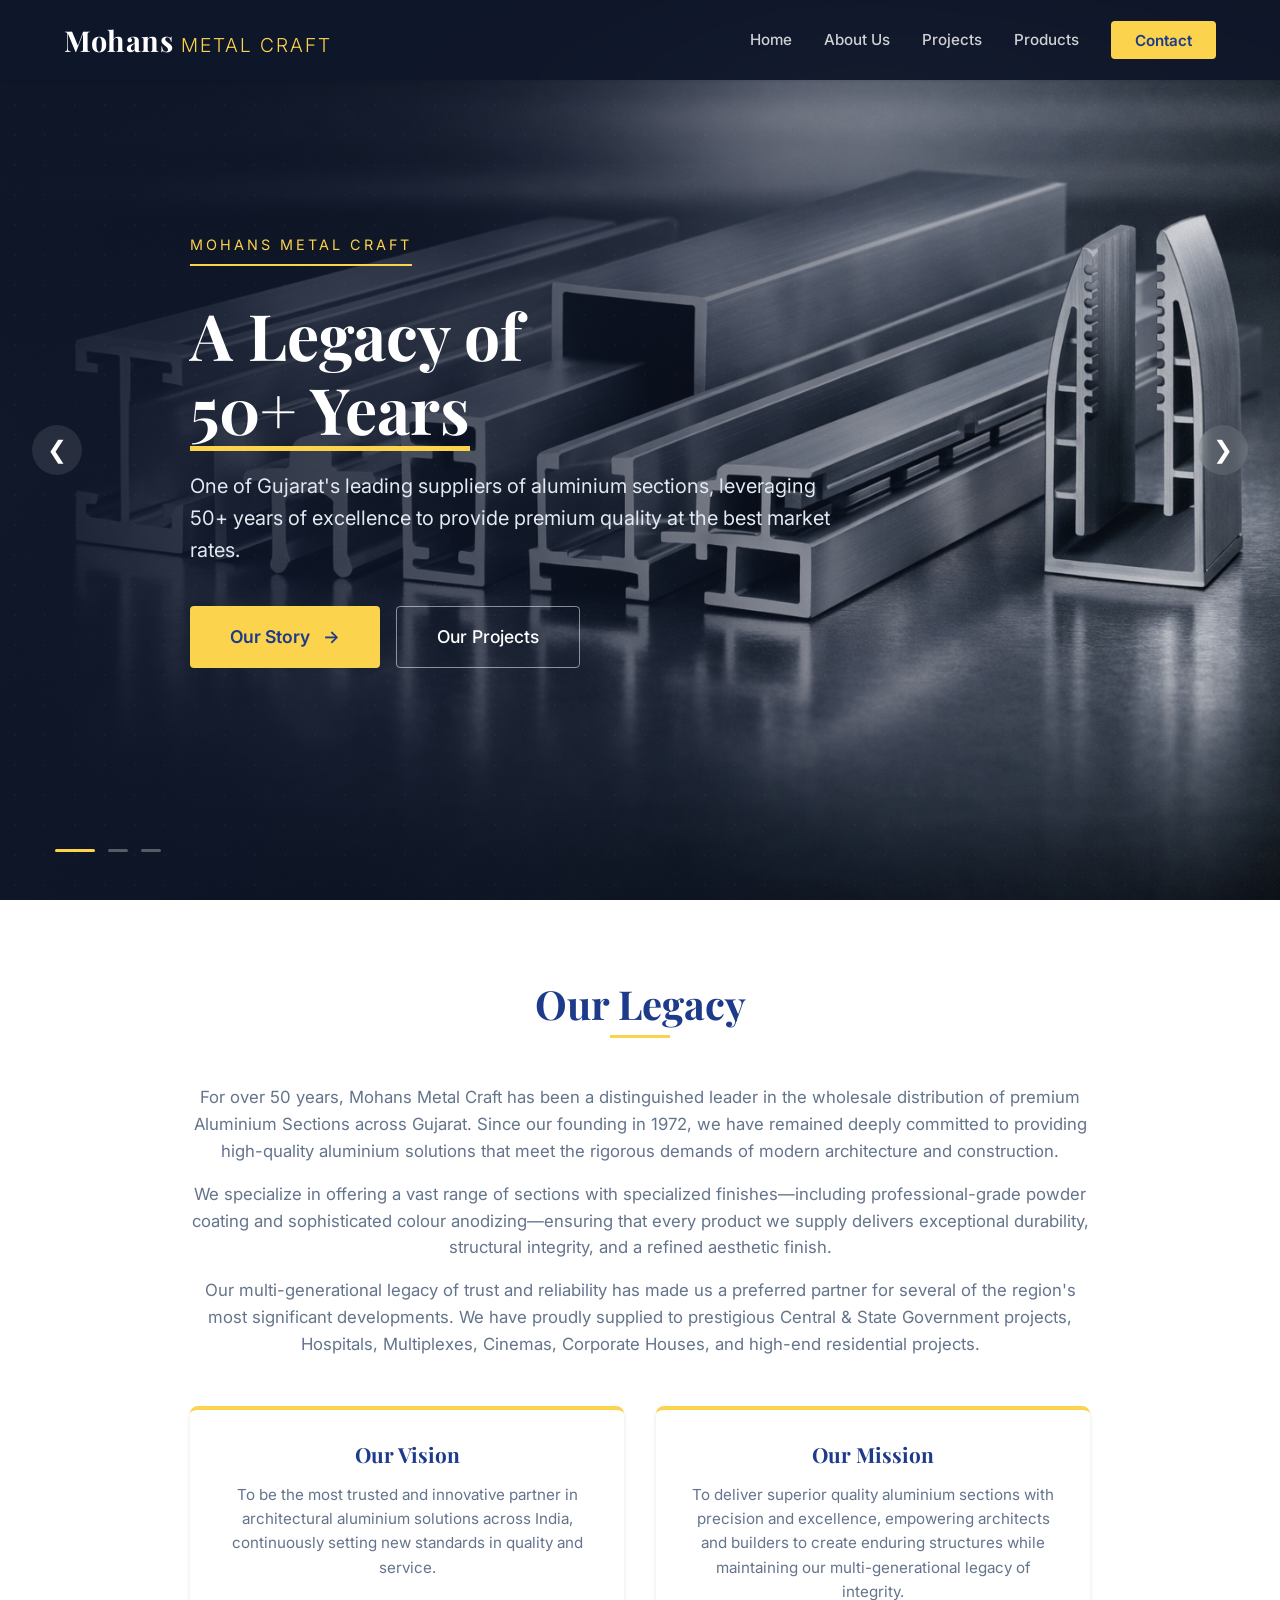
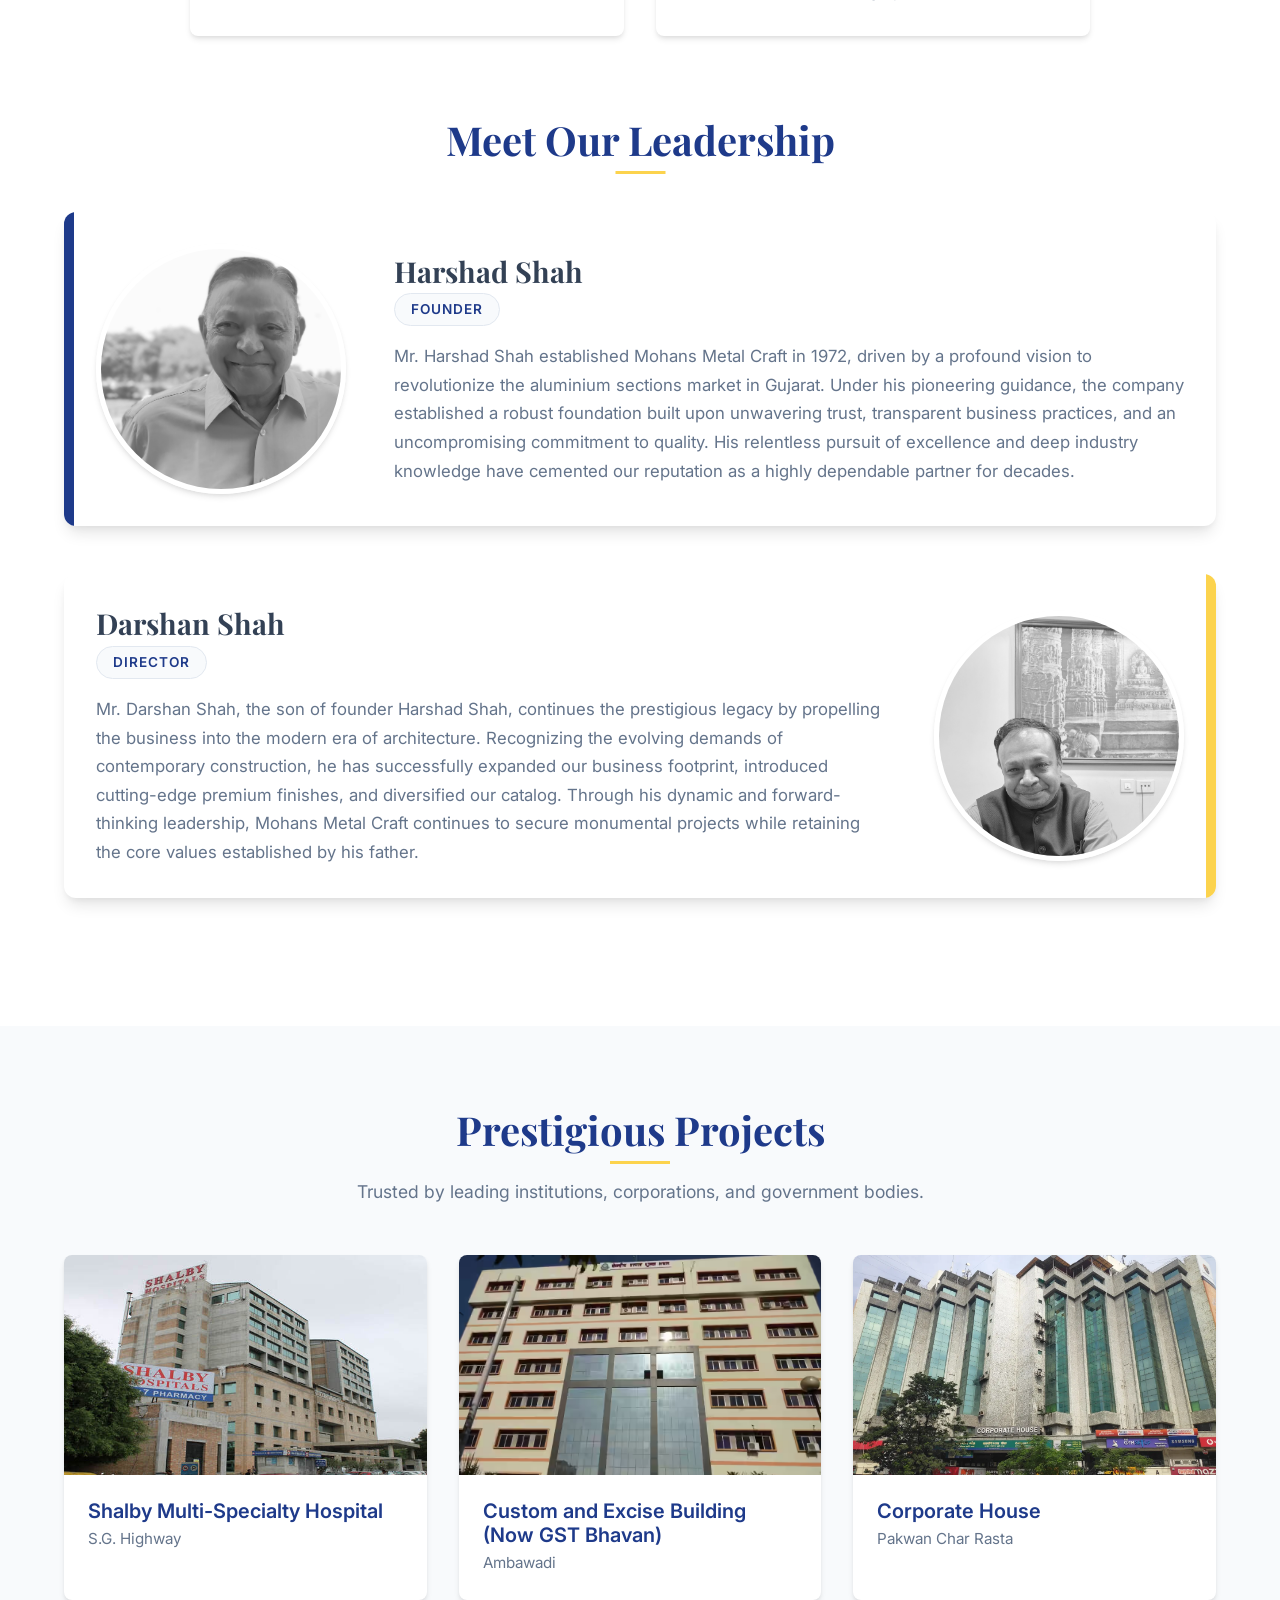
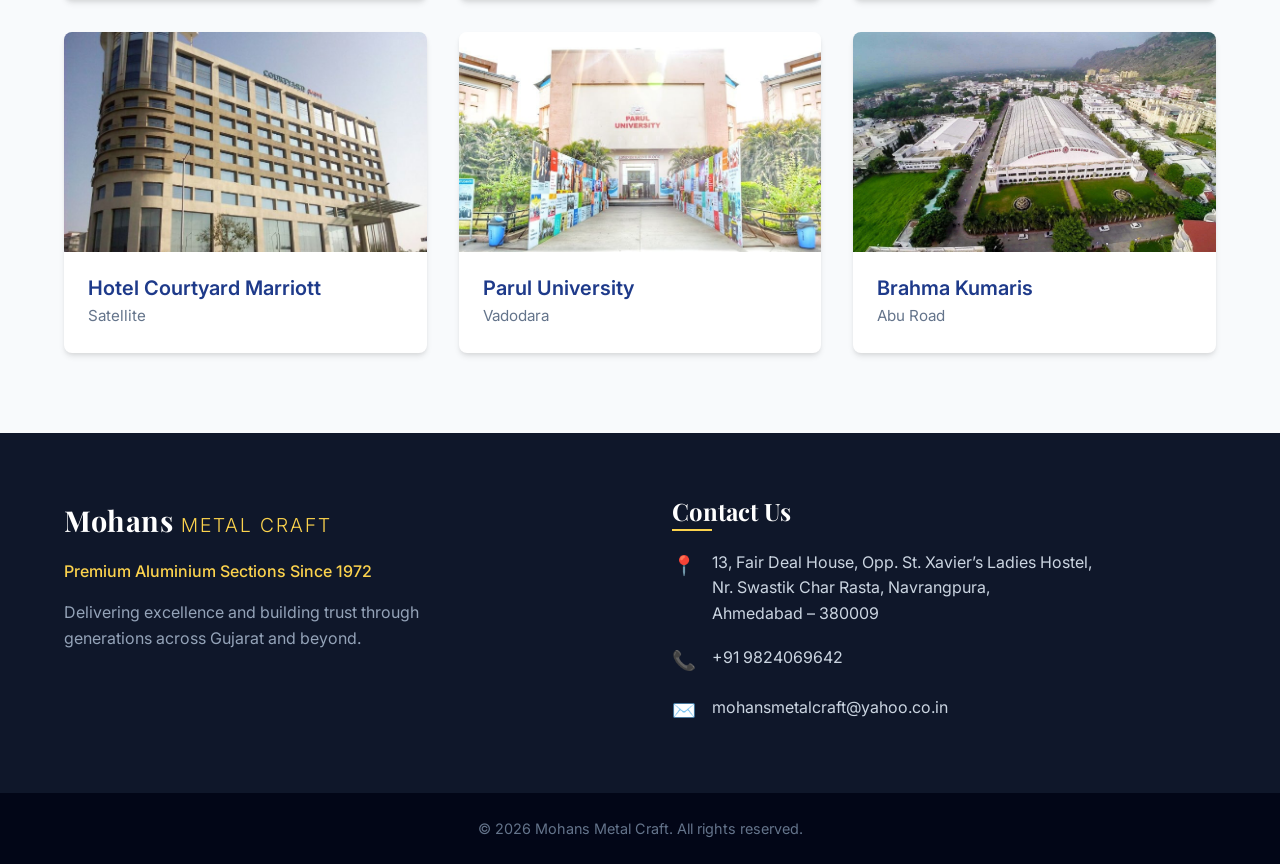
==== index.html @ c1a163fd "feat: Add dedicated pages and images for architectural, solar, and industrial product sections, and " ====
<!DOCTYPE html>
<html lang="en">
<head>
    <meta charset="UTF-8">
    <meta name="viewport" content="width=device-width, initial-scale=1.0">
    <title>Mohans Metal Craft - Premium Aluminium Sections Since 1972</title>
    <meta name="description" content="Mohans Metal Craft - Wholesale Aluminium Sections in Gujarat since 1972. We supply premium aluminium sections in various finishes for commercial and residential projects.">
    <!-- Google Fonts -->
    <link rel="preconnect" href="https://fonts.googleapis.com">
    <link rel="preconnect" href="https://fonts.gstatic.com" crossorigin>
    <link href="https://fonts.googleapis.com/css2?family=Inter:wght@300;400;500;600;700&family=Playfair+Display:ital,wght@0,400;0,600;0,700;1,400&display=swap" rel="stylesheet">
    <!-- Custom CSS -->
    <link rel="stylesheet" href="css/styles.css">
</head>
<body>
    <!-- Header -->
    <header class="header" id="header">
        <div class="container header-content">
            <a href="#" class="logo">
                Mohans <span class="logo-accent">Metal Craft</span>
            </a>
            <nav class="nav" id="nav">
                <ul class="nav-list">
                    <li><a href="#home" class="nav-link">Home</a></li>
                    <li><a href="#about" class="nav-link">About Us</a></li>
                    <li><a href="#projects" class="nav-link">Projects</a></li>
                    <li><a href="products.html" class="nav-link">Products</a></li>
                    <li><a href="#contact" class="nav-link btn-contact">Contact</a></li>
                </ul>
            </nav>
            <button class="mobile-toggle" aria-label="Toggle Navigation">
                <span class="bar"></span>
                <span class="bar"></span>
                <span class="bar"></span>
            </button>
        </div>
    </header>

    <!-- Main Content -->
    <main>
        <!-- Hero Section -->
        <section class="hero" id="home">
            <div class="slider-container">
                <!-- Slide 1: Who We Are & Legacy -->
                <div class="slide active">
                    <div class="slide-bg">
                        <img src="images/banner/1.png" alt="Mohans Metal Craft Legacy">
                    </div>
                    <div class="container slide-content slide-content-left">
                        <p class="hero-kicker">Mohans Metal Craft</p>
                        <h1 class="hero-title">A Legacy of <br><span class="hero-highlight">50+ Years</span></h1>
                        <p class="hero-subtitle">One of Gujarat's leading suppliers of aluminium sections, leveraging 50+ years of excellence to provide premium quality at the best market rates.</p>
                        <div class="hero-cta">
                            <a href="#about" class="btn btn-hero">Our Story <span class="btn-arrow">&rarr;</span></a>
                            <a href="#projects" class="btn btn-hero-secondary">Our Projects</a>
                        </div>
                    </div>
                </div>

                <!-- Slide 2: Quality Focus -->
                <div class="slide">
                    <div class="slide-bg">
                        <img src="images/banner/2.png" alt="Uncompromising Quality">
                    </div>
                    <div class="container slide-content slide-content-left">
                        <p class="hero-kicker">Uncompromising Quality</p>
                        <h1 class="hero-title">Precision & <br><span class="hero-highlight">Excellence</span></h1>
                        <p class="hero-subtitle">Premium aluminium sections with superior finishes like powder coating and colour anodizing.</p>
                        <div class="hero-cta">
                            <a href="products.html" class="btn btn-hero">Browse Quality <span class="btn-arrow">&rarr;</span></a>
                        </div>
                    </div>
                </div>

                <!-- Slide 3: Custom Solutions -->
                <div class="slide">
                    <div class="slide-bg">
                        <img src="images/banner/3.png" alt="Customized Solutions">
                    </div>
                    <div class="container slide-content slide-content-left">
                        <p class="hero-kicker">Tailored to You</p>
                        <h1 class="hero-title">Customized <br><span class="hero-highlight">Solutions</span></h1>
                        <p class="hero-subtitle">Bespoke profiles for every architectural and industrial need, offered at the market's best prices.</p>
                        <div class="hero-cta">
                            <a href="#contact" class="btn btn-hero">Get a Quote <span class="btn-arrow">&rarr;</span></a>
                        </div>
                    </div>
                </div>
            </div>

            <!-- Slider Controls -->
            <div class="slider-nav">
                <button class="nav-btn prev-btn" aria-label="Previous Slide">&#10094;</button>
                <button class="nav-btn next-btn" aria-label="Next Slide">&#10095;</button>
            </div>
            <div class="slider-dots">
                <span class="dot active" data-index="0"></span>
                <span class="dot" data-index="1"></span>
                <span class="dot" data-index="2"></span>
            </div>
        </section>

        <!-- About Section -->
        <section class="section about" id="about">
            <div class="container">
                <div class="section-header text-center">
                    <h2 class="section-title">Our Legacy</h2>
                </div>
                
                <div class="about-content">
                    <div class="about-text-center">
                        <p>For over 50 years, Mohans Metal Craft has been a distinguished leader in the wholesale distribution of premium Aluminium Sections across Gujarat. Since our founding in 1972, we have remained deeply committed to providing high-quality aluminium solutions that meet the rigorous demands of modern architecture and construction.</p>
                        <p>We specialize in offering a vast range of sections with specialized finishes—including professional-grade powder coating and sophisticated colour anodizing—ensuring that every product we supply delivers exceptional durability, structural integrity, and a refined aesthetic finish.</p>
                        <p>Our multi-generational legacy of trust and reliability has made us a preferred partner for several of the region's most significant developments. We have proudly supplied to prestigious Central & State Government projects, Hospitals, Multiplexes, Cinemas, Corporate Houses, and high-end residential projects.</p>
                        
                        <div class="vision-mission">
                            <div class="vm-card">
                                <h4>Our Vision</h4>
                                <p>To be the most trusted and innovative partner in architectural aluminium solutions across India, continuously setting new standards in quality and service.</p>
                            </div>
                            <div class="vm-card">
                                <h4>Our Mission</h4>
                                <p>To deliver superior quality aluminium sections with precision and excellence, empowering architects and builders to create enduring structures while maintaining our multi-generational legacy of integrity.</p>
                            </div>
                        </div>
                    </div>
                </div>

                <div class="leadership-section mt-5">
                    <h3 class="leadership-title text-center">Meet Our Leadership</h3>
                    
                    <div class="founder-showcase">
                        <div class="founder-image-large">
                            <img src="images/harshad.jpg" alt="Harshad Shah - Founder" loading="lazy">
                        </div>
                        <div class="founder-details">
                            <h4 class="founder-name">Harshad Shah</h4>
                            <p class="founder-role-badge">Founder</p>
                            <p class="founder-bio">Mr. Harshad Shah established Mohans Metal Craft in 1972, driven by a profound vision to revolutionize the aluminium sections market in Gujarat. Under his pioneering guidance, the company established a robust foundation built upon unwavering trust, transparent business practices, and an uncompromising commitment to quality. His relentless pursuit of excellence and deep industry knowledge have cemented our reputation as a highly dependable partner for decades.</p>
                        </div>
                    </div>

                    <div class="founder-showcase reverse">
                        <div class="founder-image-large">
                            <img src="images/darshan.jpg" alt="Darshan Shah - Director" loading="lazy" style="object-position: top;">
                        </div>
                        <div class="founder-details">
                            <h4 class="founder-name">Darshan Shah</h4>
                            <p class="founder-role-badge">Director</p>
                            <p class="founder-bio">Mr. Darshan Shah, the son of founder Harshad Shah, continues the prestigious legacy by propelling the business into the modern era of architecture. Recognizing the evolving demands of contemporary construction, he has successfully expanded our business footprint, introduced cutting-edge premium finishes, and diversified our catalog. Through his dynamic and forward-thinking leadership, Mohans Metal Craft continues to secure monumental projects while retaining the core values established by his father.</p>
                        </div>
                    </div>
                </div>
            </div>
        </section>

        <!-- Projects Section -->
        <section class="section projects bg-light" id="projects">
            <div class="container">
                <div class="section-header text-center">
                    <h2 class="section-title">Prestigious Projects</h2>
                    <p class="section-desc">Trusted by leading institutions, corporations, and government bodies.</p>
                </div>
                
                <div class="projects-grid">
                    <!-- Cards updated with user provided images -->
                    <div class="project-card">
                        <div class="project-img-wrapper">
                            <img src="images/projects/Shalby-hospital.jpg" alt="Shalby Multi-Specialty Hospital" loading="lazy">
                        </div>
                        <div class="project-info">
                            <h3>Shalby Multi-Specialty Hospital</h3>
                            <p>S.G. Highway</p>
                        </div>
                    </div>
                    
                    <div class="project-card">
                        <div class="project-img-wrapper">
                            <img src="images/projects/central-excise-department-ambawadi-.avif" alt="Custom and Excise Building" loading="lazy">
                        </div>
                        <div class="project-info">
                            <h3>Custom and Excise Building (Now GST Bhavan)</h3>
                            <p>Ambawadi</p>
                        </div>
                    </div>
                    
                    <div class="project-card">
                        <div class="project-img-wrapper">
                            <img src="images/projects/corporate-house.webp" alt="Corporate House" loading="lazy">
                        </div>
                        <div class="project-info">
                            <h3>Corporate House</h3>
                            <p>Pakwan Char Rasta</p>
                        </div>
                    </div>
                    
                    <div class="project-card">
                        <div class="project-img-wrapper">
                            <img src="images/projects/courtyard-mariott.jpg" alt="Hotel Courtyard Marriott" loading="lazy">
                        </div>
                        <div class="project-info">
                            <h3>Hotel Courtyard Marriott</h3>
                            <p>Satellite</p>
                        </div>
                    </div>
                    
                    <div class="project-card">
                        <div class="project-img-wrapper">
                            <img src="images/projects/parul-university-vadodara.jpg" alt="Parul University" loading="lazy">
                        </div>
                        <div class="project-info">
                            <h3>Parul University</h3>
                            <p>Vadodara</p>
                        </div>
                    </div>
                    
                    <div class="project-card">
                        <div class="project-img-wrapper">
                            <img src="images/projects/lq_shantivan-brahma-kumaris-abu-road.jpg" alt="Brahma Kumaris" loading="lazy">
                        </div>
                        <div class="project-info">
                            <h3>Brahma Kumaris</h3>
                            <p>Abu Road</p>
                        </div>
                    </div>
                </div>
            </div>
        </section>



    </main>

    <!-- Footer -->
    <footer class="footer" id="contact">
        <div class="container footer-grid">
            <div class="footer-brand">
                <a href="#" class="logo footer-logo">
                    Mohans <span class="logo-accent">Metal Craft</span>
                </a>
                <p class="footer-tagline">Premium Aluminium Sections Since 1972</p>
                <p class="footer-desc">Delivering excellence and building trust through generations across Gujarat and beyond.</p>
            </div>
            
            <div class="footer-contact">
                <h3>Contact Us</h3>
                <ul class="contact-list">
                    <li>
                        <span class="icon">📍</span>
                        <p>13, Fair Deal House, Opp. St. Xavier’s Ladies Hostel,<br>Nr. Swastik Char Rasta, Navrangpura,<br>Ahmedabad – 380009</p>
                    </li>
                    <li>
                        <span class="icon">📞</span>
                        <p><a href="tel:+919824069642">+91 9824069642</a></p>
                    </li>
                    <li>
                        <span class="icon">✉️</span>
                        <p><a href="mailto:mohansmetalcraft@yahoo.co.in">mohansmetalcraft@yahoo.co.in</a></p>
                    </li>
                </ul>
            </div>
        </div>
        <div class="footer-bottom">
            <div class="container text-center">
                <p>&copy; 2026 Mohans Metal Craft. All rights reserved.</p>
            </div>
        </div>
    </footer>

    <script src="js/script.js"></script>
</body>
</html>
---- css/styles.css ----
/* =========================================
   VARIABLES & SETUP
========================================= */
:root {
  /* Colors */
  --color-primary: #1e3a8a;
  /* Deep elegant blue */
  --color-primary-light: #3b82f6;
  --color-secondary: #fcd34d;
  /* Soft gold/brass accent */
  --color-text: #334155;
  --color-text-light: #64748b;
  --color-bg: #ffffff;
  --color-bg-alt: #f8fafc;
  --color-border: #e2e8f0;

  /* Typography */
  --font-primary: 'Inter', sans-serif;
  --font-heading: 'Playfair Display', serif;

  /* Spacing */
  --spacing-sm: 0.5rem;
  --spacing-md: 1rem;
  --spacing-lg: 2rem;
  --spacing-xl: 4rem;

  /* Layout */
  --container-width: 1200px;
  --border-radius: 8px;
  --transition: all 0.3s ease;
  --shadow-sm: 0 1px 3px rgba(0, 0, 0, 0.1);
  --shadow-md: 0 4px 6px -1px rgba(0, 0, 0, 0.1), 0 2px 4px -1px rgba(0, 0, 0, 0.06);
  --shadow-lg: 0 10px 15px -3px rgba(0, 0, 0, 0.1), 0 4px 6px -2px rgba(0, 0, 0, 0.05);
}

* {
  margin: 0;
  padding: 0;
  box-sizing: border-box;
}

html {
  scroll-behavior: smooth;
}

body {
  font-family: var(--font-primary);
  color: var(--color-text);
  line-height: 1.6;
  background-color: var(--color-bg);
}

h1,
h2,
h3,
h4,
h5,
h6 {
  font-family: var(--font-heading);
  color: var(--color-primary);
  line-height: 1.2;
}

a {
  text-decoration: none;
  color: inherit;
  transition: var(--transition);
}

img {
  max-width: 100%;
  height: auto;
  display: block;
}

ul {
  list-style: none;
}

/* =========================================
   UTILITIES
========================================= */
.container {
  width: 90%;
  max-width: var(--container-width);
  margin: 0 auto;
}

.section {
  padding: 5rem 0;
}

.bg-light {
  background-color: var(--color-bg-alt);
}

.text-center {
  text-align: center;
}

.mt-5 {
  margin-top: 3rem;
}

.section-header {
  margin-bottom: 3rem;
}

.section-title {
  font-size: 2.5rem;
  margin-bottom: 0.5rem;
  position: relative;
  display: inline-block;
}

.section-title::after {
  content: '';
  position: absolute;
  bottom: -10px;
  left: 50%;
  transform: translateX(-50%);
  width: 60px;
  height: 3px;
  background-color: var(--color-secondary);
}

.section-desc {
  font-size: 1.1rem;
  color: var(--color-text-light);
  margin-top: 1rem;
}

/* Buttons */
.btn {
  display: inline-block;
  padding: 0.8rem 2rem;
  border-radius: var(--border-radius);
  font-weight: 500;
  cursor: pointer;
  transition: var(--transition);
  text-align: center;
}

.btn-primary {
  background-color: var(--color-primary);
  color: white;
  border: 2px solid var(--color-primary);
}

.btn-primary:hover {
  background-color: var(--color-primary-light);
  border-color: var(--color-primary-light);
  color: white;
  transform: translateY(-3px);
  box-shadow: 0 10px 20px rgba(0, 0, 0, 0.2);
}

.btn-secondary {
  background-color: transparent;
  color: white;
  border: 2px solid white;
}

.btn-secondary:hover {
  background-color: white;
  color: var(--color-primary);
  transform: translateY(-3px);
  box-shadow: 0 10px 20px rgba(0, 0, 0, 0.2);
}

/* =========================================
   HEADER & NAVIGATION
========================================= */
.header {
  position: fixed;
  top: 0;
  left: 0;
  width: 100%;
  background-color: rgba(15, 23, 42, 0.95);
  backdrop-filter: blur(10px);
  z-index: 1000;
  box-shadow: 0 1px 3px rgba(0,0,0,0.5);
  transition: var(--transition);
}

.header-content {
  display: flex;
  justify-content: space-between;
  align-items: center;
  height: 80px;
}

.logo {
  font-family: var(--font-heading);
  font-size: 1.8rem;
  font-weight: 700;
  color: white;
  letter-spacing: 0.5px;
}

.logo-accent {
  color: var(--color-secondary);
  font-family: var(--font-primary);
  font-size: 1.2rem;
  font-weight: 300;
  letter-spacing: 2px;
  text-transform: uppercase;
}

.nav-list {
  display: flex;
  align-items: center;
  gap: 2rem;
}

.nav-link {
  font-size: 0.95rem;
  font-weight: 500;
  color: rgba(255, 255, 255, 0.8);
  position: relative;
}

.nav-link:not(.btn-contact)::after {
  content: '';
  position: absolute;
  width: 0;
  height: 2px;
  bottom: -4px;
  left: 0;
  background-color: var(--color-secondary);
  transition: var(--transition);
}

.nav-link:not(.btn-contact):hover::after {
  width: 100%;
}

.nav-link:hover {
  color: white;
}

.btn-contact {
  background-color: var(--color-secondary);
  color: var(--color-primary) !important;
  padding: 0.6rem 1.5rem;
  border-radius: 4px;
  font-weight: 600;
}

.btn-contact:hover {
  background-color: white;
  color: var(--color-primary) !important;
  transform: translateY(-2px);
  box-shadow: 0 4px 10px rgba(0, 0, 0, 0.2);
}

.mobile-toggle {
  display: none;
  background: none;
  border: none;
  cursor: pointer;
}

.bar {
  display: block;
  width: 25px;
  height: 3px;
  margin: 5px auto;
  transition: var(--transition);
  background-color: white;
}

/* =========================================
   HERO SECTION
========================================= */
/* =========================================
   HERO SLIDER
========================================= */
.hero {
  height: 100vh;
  min-height: 600px;
  position: relative;
  overflow: hidden;
  padding-top: 80px;
  background-color: #0f172a;
}

.slider-container {
  position: absolute;
  top: 0;
  left: 0;
  width: 100%;
  height: 100%;
}

.slide {
  position: absolute;
  top: 0;
  left: 0;
  width: 100%;
  height: 100%;
  opacity: 0;
  visibility: hidden;
  transition: opacity 1s ease-in-out, visibility 1s ease-in-out;
  display: flex;
  align-items: center;
}

.slide.active {
  opacity: 1;
  visibility: visible;
}

.slide-bg {
  position: absolute;
  top: 0;
  left: 0;
  width: 100%;
  height: 100%;
  z-index: 1;
}

.slide-bg img {
  width: 100%;
  height: 100%;
  object-fit: cover;
}

.slide-bg::after {
  content: '';
  position: absolute;
  top: 0;
  left: 0;
  width: 100%;
  height: 100%;
  background: linear-gradient(90deg, rgba(15, 23, 42, 0.95) 0%, rgba(15, 23, 42, 0.7) 40%, rgba(15, 23, 42, 0.1) 100%);
  z-index: 2;
}

/* Subtle overlay pattern */
.slide::after {
  content: '';
  position: absolute;
  top: 0;
  left: 0;
  width: 100%;
  height: 100%;
  background-image: radial-gradient(rgba(255, 255, 255, 0.05) 1px, transparent 1px);
  background-size: 30px 30px;
  z-index: 2;
  opacity: 0.5;
}

.slide-content {
  position: relative;
  z-index: 10;
  width: 100%;
  text-align: center;
  color: white;
  transform: translateY(30px);
  transition: transform 0.8s ease-out 0.2s;
}

.slide-content-left {
  text-align: left;
  max-width: 900px;
}

.slide.active .slide-content {
  transform: translateY(0);
}

.hero-kicker {
  font-family: var(--font-primary);
  text-transform: uppercase;
  letter-spacing: 3px;
  font-size: 0.9rem;
  color: var(--color-secondary);
  margin-bottom: 2rem;
  display: inline-block;
  border-bottom: 2px solid var(--color-secondary);
  padding-bottom: 8px;
}

.hero-title {
  font-family: var(--font-heading);
  font-size: 4rem;
  font-weight: 700;
  margin-bottom: 1.5rem;
  color: white;
  line-height: 1.15;
}

.hero-highlight {
  position: relative;
  color: white;
  font-style: normal;
  display: inline-block;
  letter-spacing: normal;
  font-size: 1em;
  margin-top: 0;
}

.hero-highlight::after {
  content: '';
  position: absolute;
  bottom: -5px;
  left: 0;
  width: 100%;
  height: 5px;
  background-color: var(--color-secondary);
}

.hero-subtitle {
  font-size: 1.25rem;
  margin-bottom: 2.5rem;
  color: #e2e8f0;
  font-weight: 400;
  max-width: 650px;
  margin-left: 0;
}

.hero-cta {
  display: flex;
  gap: 1rem;
  justify-content: flex-start;
}

/* Custom Hero Button */
.btn-hero {
  background-color: var(--color-secondary);
  color: var(--color-primary);
  border: none;
  font-family: var(--font-primary);
  font-weight: 600;
  padding: 1rem 2.5rem;
  display: inline-flex;
  align-items: center;
  gap: 0.8rem;
  font-size: 1.1rem;
  border-radius: 4px;
  transition: var(--transition);
}

.btn-hero:hover {
  background-color: white;
  color: var(--color-primary);
  transform: translateY(-2px);
  box-shadow: 0 10px 20px rgba(0, 0, 0, 0.3);
}

.btn-arrow {
  transition: transform 0.3s ease;
}

.btn-hero:hover .btn-arrow {
  transform: translateX(5px);
}

.btn-hero-secondary {
  background-color: transparent;
  color: white;
  border: 1px solid rgba(255, 255, 255, 0.5);
  font-family: var(--font-primary);
  font-weight: 500;
  padding: 1rem 2.5rem;
  display: inline-flex;
  align-items: center;
  font-size: 1.1rem;
  border-radius: 4px;
  transition: var(--transition);
}

.btn-hero-secondary:hover {
  background-color: rgba(255, 255, 255, 0.1);
  border-color: white;
  color: white;
}

/* Slider Controls */
.slider-dots {
  position: absolute;
  bottom: 3rem;
  left: max(2rem, calc((100% - var(--container-width)) / 2 + 15px));
  display: flex;
  gap: 0.8rem;
  z-index: 20;
  align-items: center;
}

.dot {
  width: 20px;
  height: 3px;
  border-radius: 2px;
  background-color: rgba(255, 255, 255, 0.3);
  cursor: pointer;
  transition: var(--transition);
  border: none;
  padding: 0;
}

.dot.active {
  background-color: var(--color-secondary);
  width: 40px;
}

.slider-nav {
  position: absolute;
  top: 50%;
  width: 100%;
  transform: translateY(-50%);
  display: flex;
  justify-content: space-between;
  padding: 0 2rem;
  z-index: 20;
}

.nav-btn {
  background: rgba(255, 255, 255, 0.1);
  backdrop-filter: blur(5px);
  color: white;
  border: none;
  width: 50px;
  height: 50px;
  border-radius: 50%;
  cursor: pointer;
  display: flex;
  align-items: center;
  justify-content: center;
  font-size: 1.5rem;
  transition: var(--transition);
}

.nav-btn:hover {
  background-color: var(--color-secondary);
  color: var(--color-primary);
}

/* =========================================
   ABOUT SECTION
========================================= */
.about-content {
  max-width: 900px;
  margin: 0 auto;
}

.about-text-center h3 {
  font-size: 2rem;
  margin-bottom: 1.5rem;
}

.about-text-center p {
  color: var(--color-text-light);
  margin-bottom: 1rem;
  font-size: 1.05rem;
  text-align: center;
}

.sub-heading {
  font-family: var(--font-heading);
  color: var(--color-primary);
  margin-bottom: 1rem;
}

.vision-mission {
  display: grid;
  grid-template-columns: 1fr 1fr;
  gap: 2rem;
  margin-top: 3rem;
}

.vm-card {
  background: white;
  padding: 2rem;
  border-radius: var(--border-radius);
  border-top: 4px solid var(--color-secondary);
  box-shadow: var(--shadow-md);
  text-align: center;
  transition: var(--transition);
}

.vm-card:hover {
  transform: translateY(-5px);
  box-shadow: var(--shadow-lg);
}

.vm-card h4 {
  font-size: 1.3rem;
  margin-bottom: 1rem;
  color: var(--color-primary);
}

.vm-card p {
  font-size: 0.95rem;
  margin-bottom: 0;
  text-align: center;
}

/* Leadership Showcase */
.leadership-section {
  margin-top: 5rem;
}

.leadership-title {
  font-size: 2.5rem;
  margin-bottom: 3rem;
  position: relative;
  display: inline-block;
  left: 50%;
  transform: translateX(-50%);
}

.leadership-title::after {
  content: '';
  position: absolute;
  bottom: -10px;
  left: 50%;
  transform: translateX(-50%);
  width: 50px;
  height: 3px;
  background-color: var(--color-secondary);
}

.founder-showcase {
  display: flex;
  align-items: center;
  gap: 3rem;
  background: white;
  border-radius: 12px;
  padding: 2rem;
  box-shadow: var(--shadow-lg);
  margin-bottom: 3rem;
  position: relative;
  overflow: hidden;
}

.founder-showcase.reverse {
  flex-direction: row-reverse;
}

.founder-showcase::before {
  content: '';
  position: absolute;
  top: 0;
  left: 0;
  width: 10px;
  height: 100%;
  background-color: var(--color-primary);
}

.founder-showcase.reverse::before {
  left: auto;
  right: 0;
  background-color: var(--color-secondary);
}

.founder-image-large {
  width: 250px;
  height: 250px;
  border-radius: 50%;
  overflow: hidden;
  flex-shrink: 0;
  border: 5px solid white;
  box-shadow: var(--shadow-md);
}

.founder-image-large img {
  width: 100%;
  height: 100%;
  object-fit: cover;
  filter: grayscale(15%);
  transition: var(--transition);
}

.founder-showcase:hover .founder-image-large img {
  filter: grayscale(0%);
  transform: scale(1.05);
}

.founder-details {
  flex-grow: 1;
}

.founder-name {
  font-size: 1.8rem;
  margin-bottom: 0.3rem;
  color: var(--color-text);
}

.founder-role-badge {
  display: inline-block;
  background-color: var(--color-bg-alt);
  color: var(--color-primary);
  font-weight: 600;
  padding: 0.3rem 1rem;
  border-radius: 50px;
  font-size: 0.85rem;
  letter-spacing: 1px;
  text-transform: uppercase;
  margin-bottom: 1rem;
  border: 1px solid var(--color-border);
}

.founder-bio {
  font-size: 1.05rem;
  color: var(--color-text-light);
  line-height: 1.7;
}

/* =========================================
   PROJECTS SECTION
========================================= */
.projects-grid {
  display: grid;
  grid-template-columns: repeat(auto-fill, minmax(300px, 1fr));
  gap: 2rem;
}

.project-card {
  background: white;
  border-radius: var(--border-radius);
  overflow: hidden;
  box-shadow: var(--shadow-md);
  transition: var(--transition);
  height: 100%;
}

.project-card:hover {
  transform: translateY(-10px);
  box-shadow: var(--shadow-lg);
}

.project-img-wrapper {
  position: relative;
  height: 220px;
  overflow: hidden;
}

.project-img-wrapper img {
  width: 100%;
  height: 100%;
  object-fit: cover;
  object-position: top;
  /* Ensures building tops/signage are visible */
  transition: transform 0.5s ease;
}

.project-card:hover .project-img-wrapper img {
  transform: scale(1.1);
}

.project-info {
  padding: 1.5rem;
}

.project-info h3 {
  font-size: 1.25rem;
  margin-bottom: 0.3rem;
  font-family: var(--font-primary);
  font-weight: 600;
}

.project-info p {
  color: var(--color-text-light);
  font-size: 0.95rem;
}

/* =========================================
   CATALOG SECTION
========================================= */
.catalog-grid {
  display: grid;
  grid-template-columns: repeat(auto-fit, minmax(250px, 1fr));
  gap: 2rem;
}

.catalog-item {
  background: white;
  border-radius: var(--border-radius);
  overflow: hidden;
  box-shadow: var(--shadow-md);
  border: 1px solid var(--color-border);
  transition: var(--transition);
}

.catalog-item:hover {
  transform: translateY(-5px);
  box-shadow: var(--shadow-lg);
  border-color: var(--color-primary-light);
}

.catalog-img-wrapper {
  height: 250px;
  background-color: var(--color-bg-alt);
  padding: 1rem;
  display: flex;
  align-items: center;
  justify-content: center;
  border-bottom: 1px solid var(--color-border);
}

.catalog-img-wrapper img {
  max-height: 100%;
  object-fit: contain;
  transition: transform 0.3s ease;
}

.catalog-item:hover .catalog-img-wrapper img {
  transform: scale(1.05);
}

.catalog-content {
  padding: 1.5rem;
}

.catalog-content h3 {
  font-size: 1.3rem;
  margin-bottom: 0.5rem;
  font-family: var(--font-primary);
  font-weight: 600;
}

.catalog-content p {
  color: var(--color-text-light);
  font-size: 0.95rem;
}

.catalog-note {
  color: var(--color-primary);
  opacity: 0.8;
  font-weight: 500;
}

/* =========================================
   FOOTER
========================================= */
.footer {
  background-color: #0f172a;
  color: white;
  padding-top: 4rem;
}

.footer-grid {
  display: grid;
  grid-template-columns: 1fr 1fr;
  gap: 4rem;
  margin-bottom: 3rem;
}

.footer-logo {
  color: white;
  margin-bottom: 1rem;
  display: inline-block;
}

.footer-logo .logo-accent {
  color: var(--color-secondary);
}

.footer-tagline {
  color: var(--color-secondary);
  font-weight: 500;
  margin-bottom: 1rem;
}

.footer-desc {
  color: #94a3b8;
  max-width: 400px;
}

.footer-contact h3 {
  color: white;
  font-size: 1.5rem;
  margin-bottom: 1.5rem;
  position: relative;
  display: inline-block;
}

.footer-contact h3::after {
  content: '';
  position: absolute;
  bottom: -5px;
  left: 0;
  width: 40px;
  height: 2px;
  background-color: var(--color-secondary);
}

.contact-list li {
  display: flex;
  gap: 1rem;
  margin-bottom: 1.2rem;
}

.contact-list .icon {
  font-size: 1.2rem;
  color: var(--color-secondary);
}

.contact-list p,
.contact-list a {
  color: #cbd5e1;
  transition: var(--transition);
}

.contact-list a:hover {
  color: var(--color-secondary);
}

.footer-bottom {
  background-color: #020617;
  padding: 1.5rem 0;
  color: #64748b;
  font-size: 0.9rem;
}

/* =========================================
   RESPONSIVE DESIGN
========================================= */
@media (max-width: 992px) {
  .hero-title {
    font-size: 2.5rem;
  }
  
  .hero-subtitle {
    font-size: 1.1rem;
  }
  
  .slider-dots {
    left: 2rem;
  }

  .footer-grid {
    grid-template-columns: 1fr;
    gap: 3rem;
  }

  .vision-mission {
    grid-template-columns: 1fr;
  }

  .founder-showcase,
  .founder-showcase.reverse {
    flex-direction: column;
    text-align: center;
    padding: 2rem 1.5rem;
  }

  .founder-showcase::before,
  .founder-showcase.reverse::before {
    width: 100%;
    height: 10px;
    top: 0;
    left: 0;
  }
}

@media (max-width: 768px) {
  .header-content {
    height: 70px;
  }

  .mobile-toggle {
    display: block;
  }

  .nav {
    position: fixed;
    top: 70px;
    left: -100%;
    width: 100%;
    height: calc(100vh - 70px);
    background-color: #0f172a;
    flex-direction: column;
    transition: 0.3s;
    box-shadow: 0 4px 6px -1px rgba(0, 0, 0, 0.5);
  }

  .nav.active {
    left: 0;
  }

  .nav-list {
    flex-direction: column;
    align-items: center;
    justify-content: center;
    height: 100%;
    gap: 2rem;
  }

  .vision-mission {
    grid-template-columns: 1fr;
  }

  .hero-cta {
    flex-direction: column;
    width: 100%;
    max-width: 300px;
    margin: 0;
  }
}
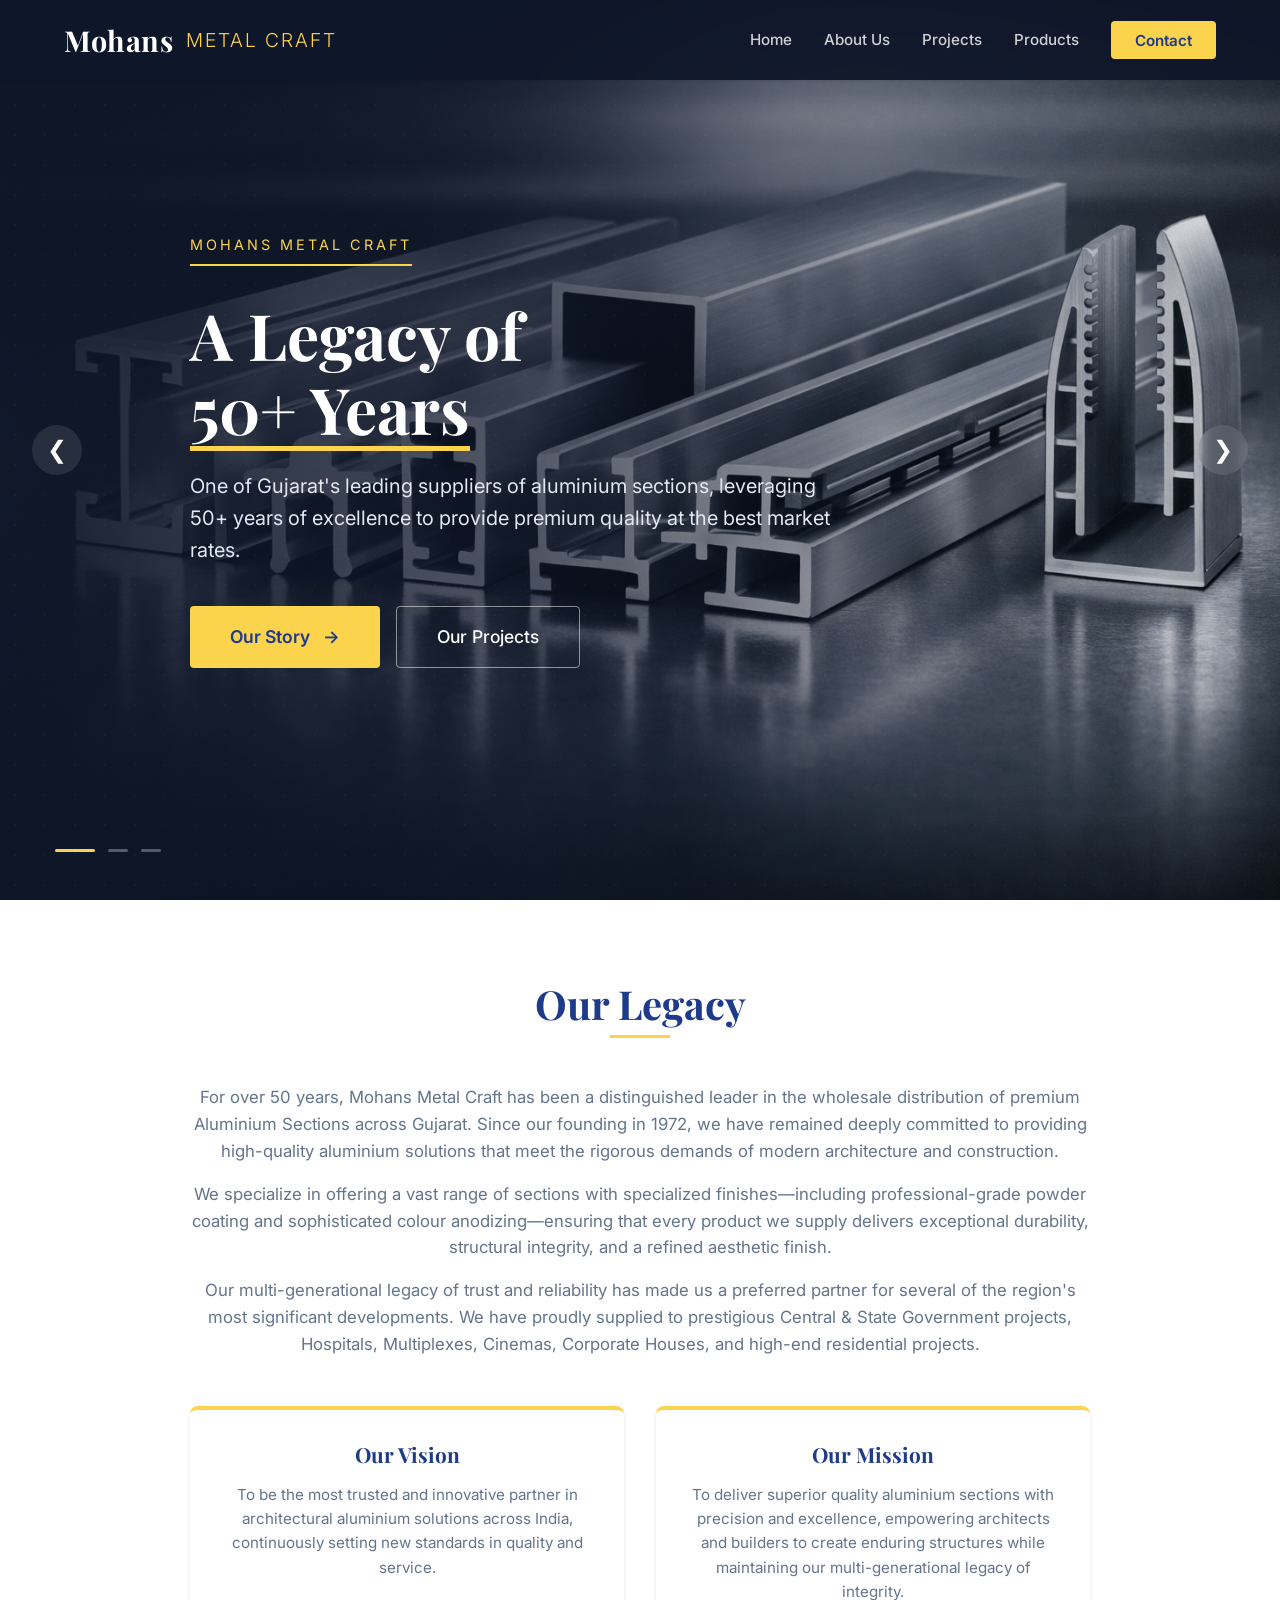
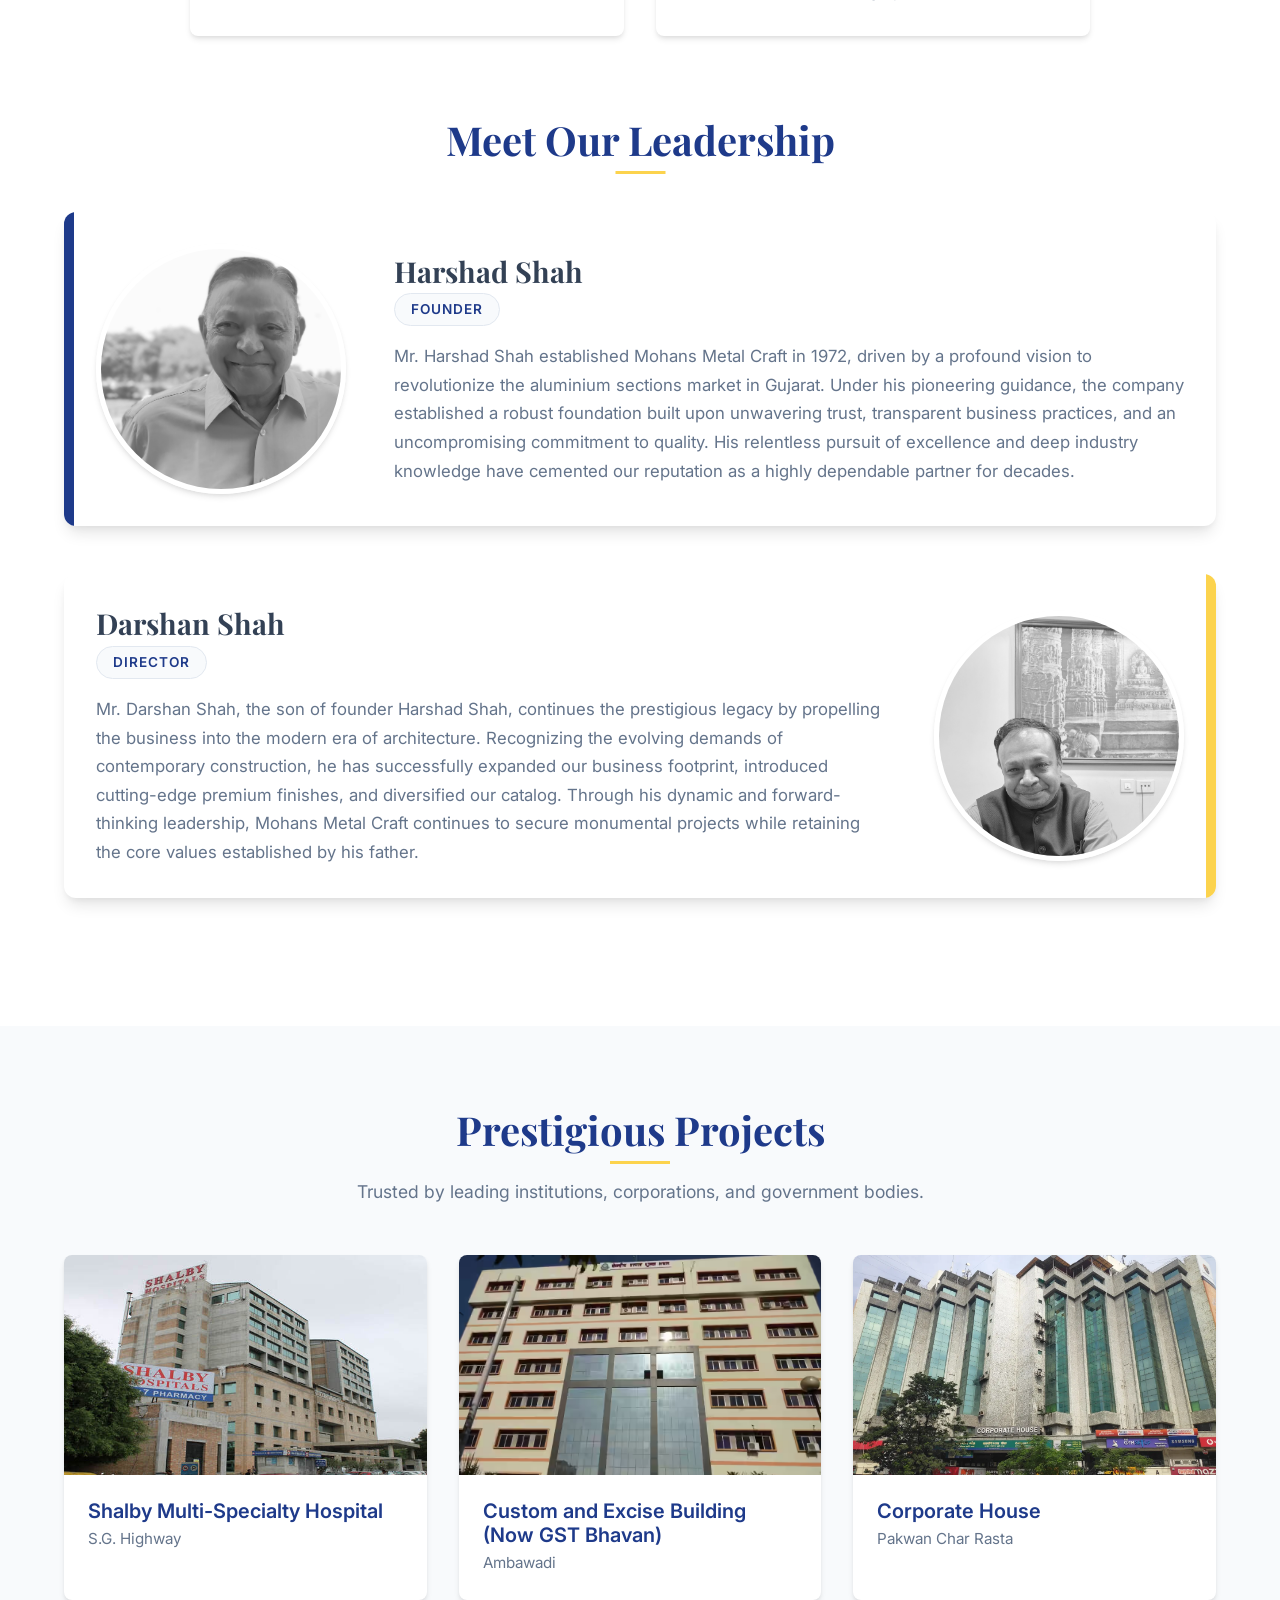
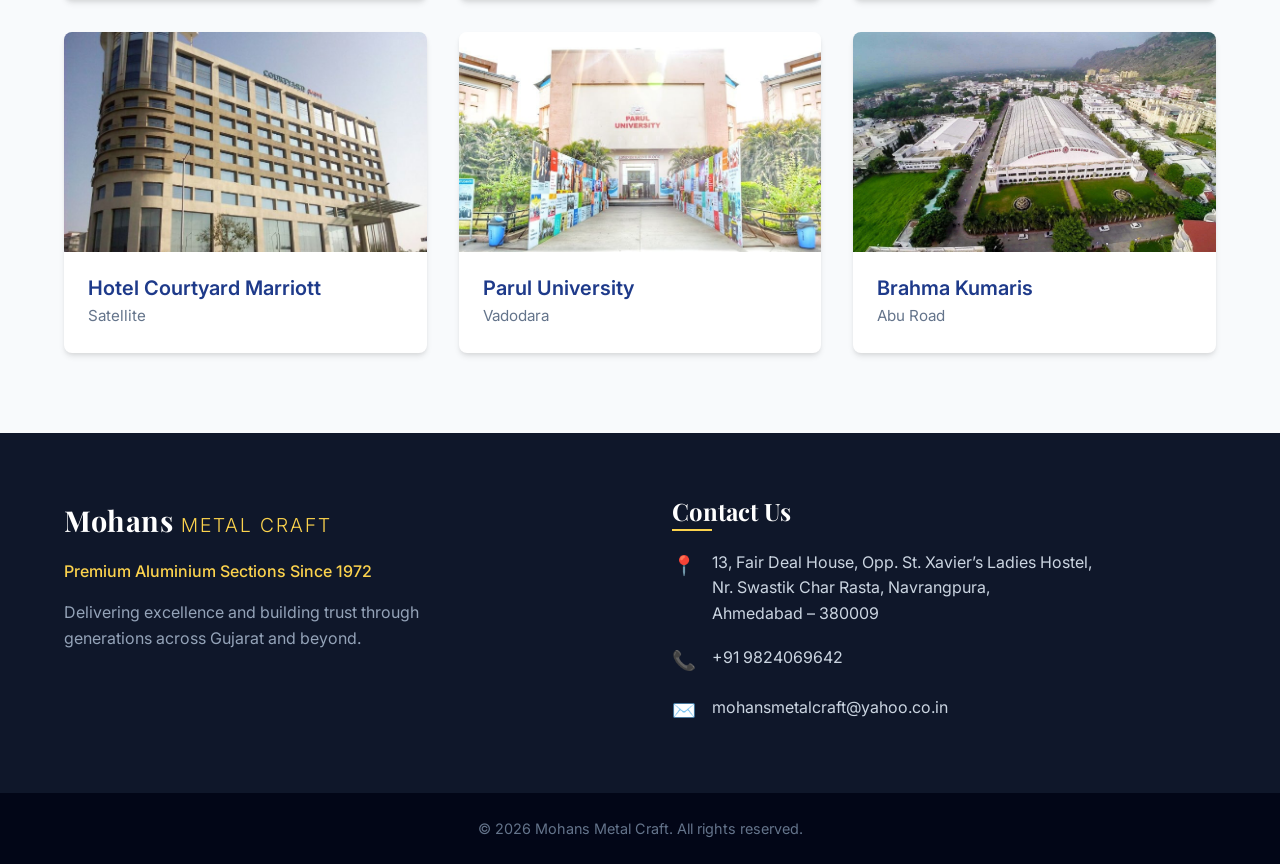
==== commit 3bfadd8f: "feat: Add 'Other Specialized Sections' page with new images, implement a new stylesheet, and include" ====
--- a/index.html
+++ b/index.html
@@ -11,6 +11,8 @@
     <link href="https://fonts.googleapis.com/css2?family=Inter:wght@300;400;500;600;700&family=Playfair+Display:ital,wght@0,400;0,600;0,700;1,400&display=swap" rel="stylesheet">
     <!-- Custom CSS -->
     <link rel="stylesheet" href="css/styles.css">
+    <!-- Favicon -->
+    <link rel="icon" type="image/png" href="images/logo.png">
 </head>
 <body>
     <!-- Header -->
--- a/css/styles.css
+++ b/css/styles.css
@@ -191,11 +191,20 @@
 }
 
 .logo {
+  display: flex;
+  align-items: center;
+  gap: 0.8rem;
   font-family: var(--font-heading);
   font-size: 1.8rem;
   font-weight: 700;
   color: white;
   letter-spacing: 0.5px;
+}
+
+.logo-img {
+  height: 40px;
+  width: auto;
+  object-fit: contain;
 }
 
 .logo-accent {
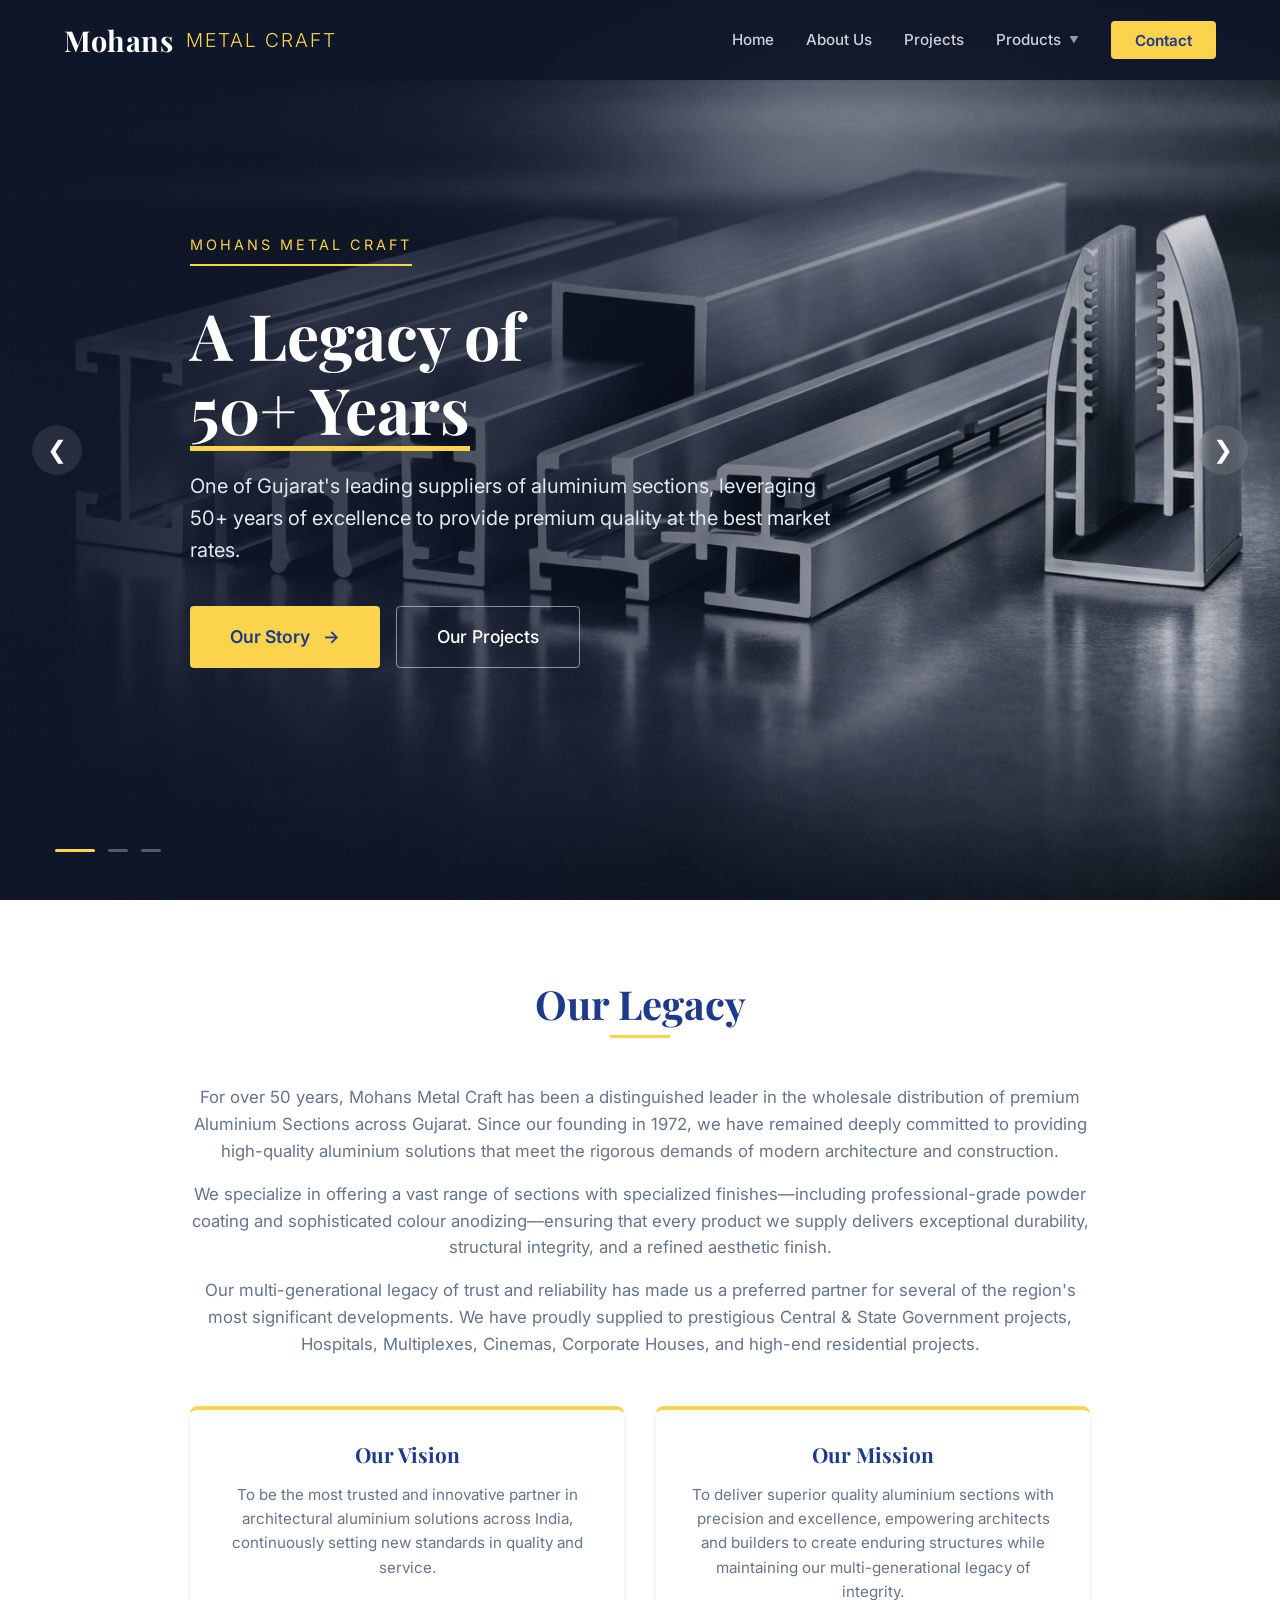
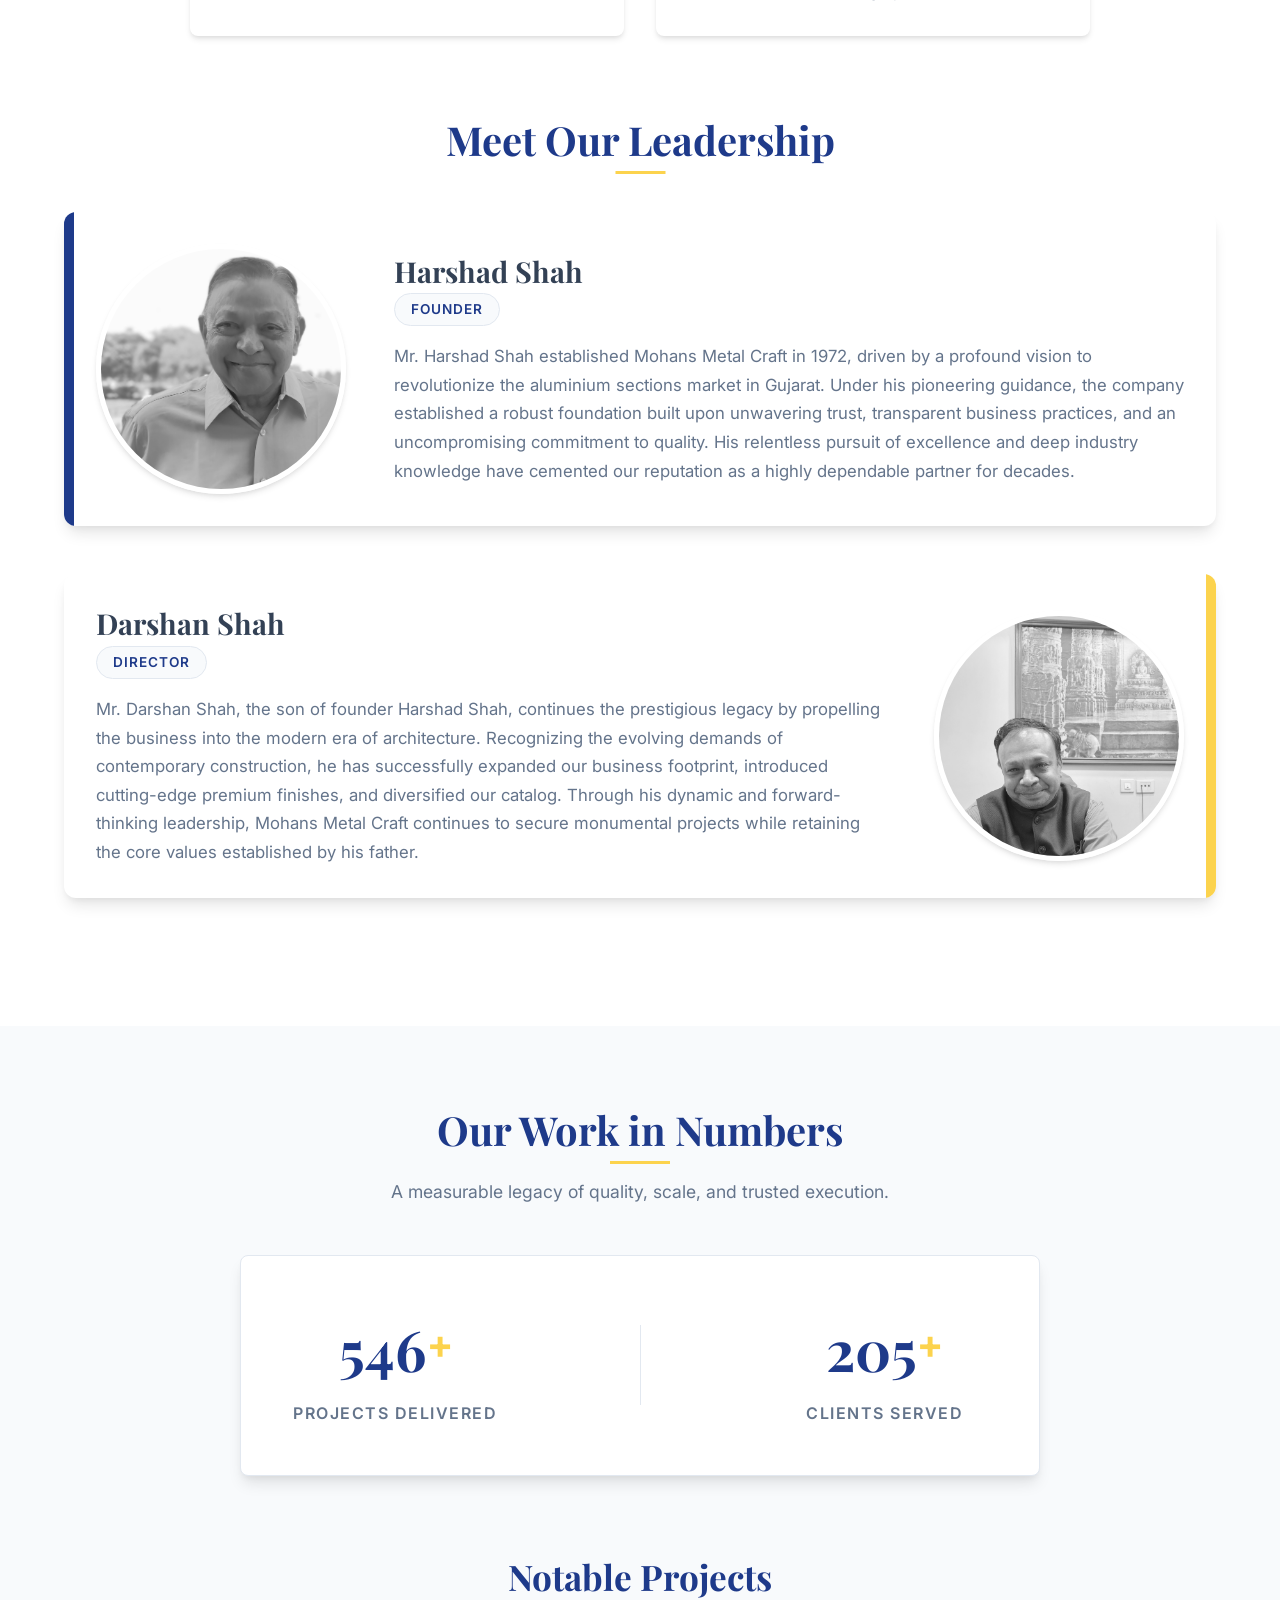
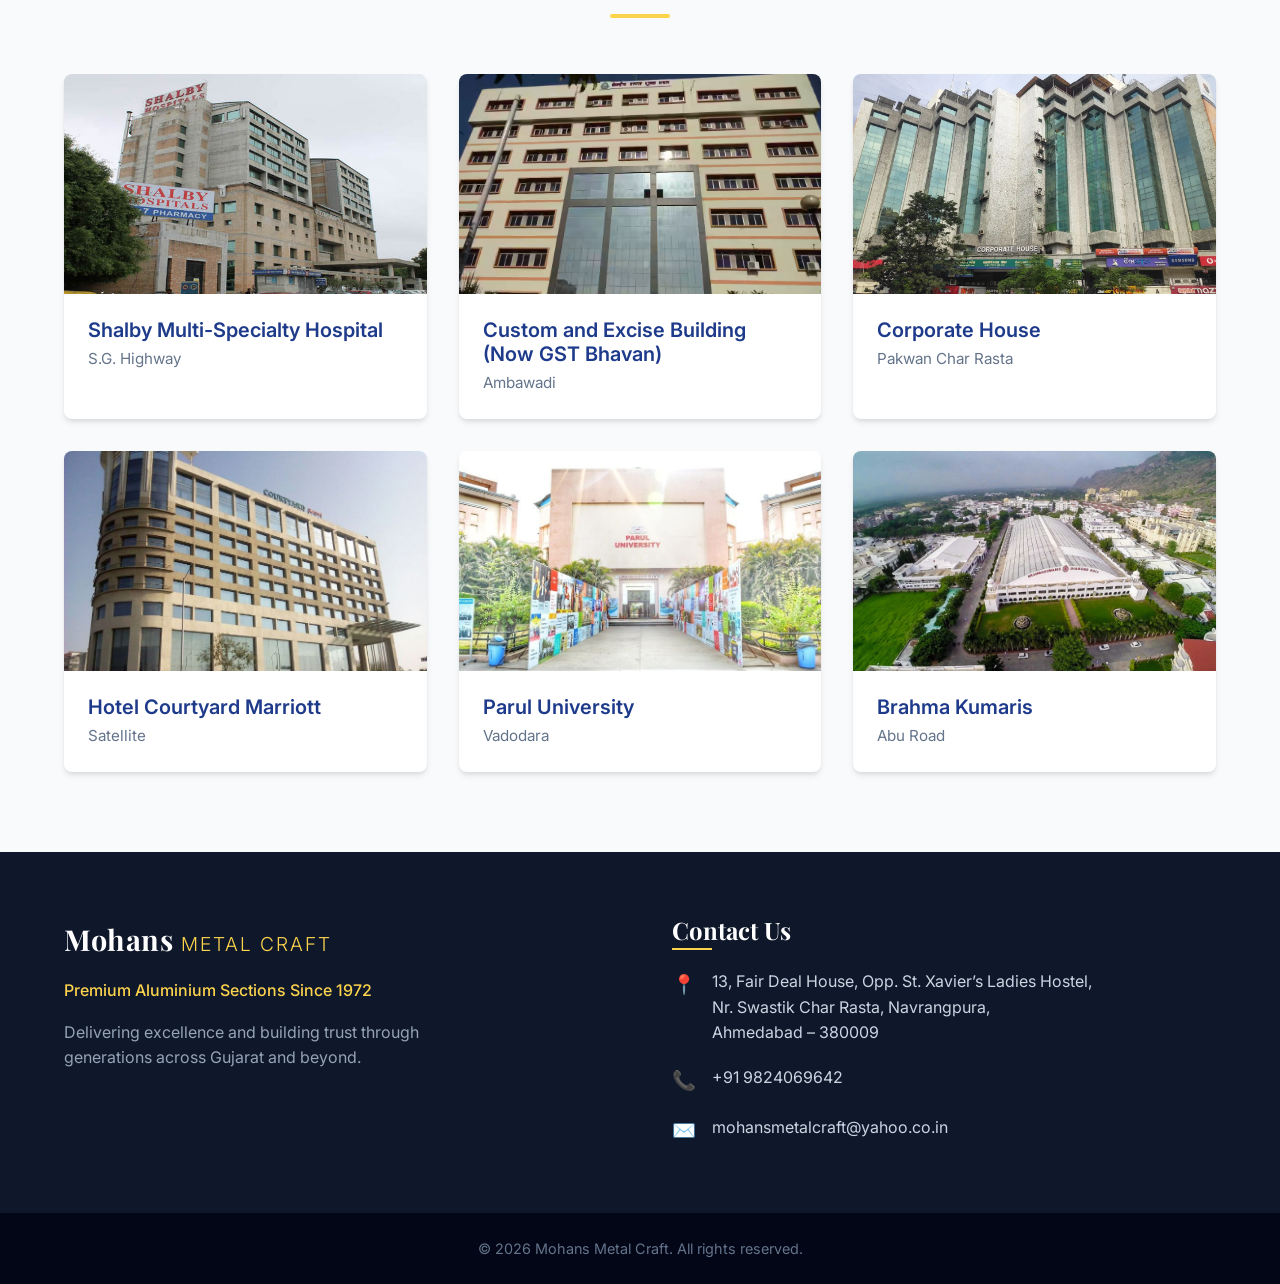
==== commit e91c70f7: "feat: Implement initial global styling, responsive header navigation, and dynamic hero slider across" ====
--- a/index.html
+++ b/index.html
@@ -23,11 +23,21 @@
             </a>
             <nav class="nav" id="nav">
                 <ul class="nav-list">
-                    <li><a href="#home" class="nav-link">Home</a></li>
-                    <li><a href="#about" class="nav-link">About Us</a></li>
-                    <li><a href="#projects" class="nav-link">Projects</a></li>
-                    <li><a href="products.html" class="nav-link">Products</a></li>
-                    <li><a href="#contact" class="nav-link btn-contact">Contact</a></li>
+                    <li class="nav-item"><a href="#home" class="nav-link">Home</a></li>
+                    <li class="nav-item"><a href="#about" class="nav-link">About Us</a></li>
+                    <li class="nav-item"><a href="#projects" class="nav-link">Projects</a></li>
+                    <li class="nav-item dropdown">
+                        <a href="products.html" class="nav-link dropdown-toggle">
+                            Products <span class="arrow">▼</span>
+                        </a>
+                        <ul class="dropdown-menu">
+                            <li><a href="architectural-sections.html">Architectural Sections</a></li>
+                            <li><a href="industrial-sections.html">Industrial Sections</a></li>
+                            <li><a href="solar-sections.html">Renewable Energy Sections</a></li>
+                            <li><a href="other-sections.html">Specialized Sections</a></li>
+                        </ul>
+                    </li>
+                    <li class="nav-item"><a href="#contact" class="nav-link btn-contact">Contact</a></li>
                 </ul>
             </nav>
             <button class="mobile-toggle" aria-label="Toggle Navigation">
@@ -160,8 +170,29 @@
         <section class="section projects bg-light" id="projects">
             <div class="container">
                 <div class="section-header text-center">
-                    <h2 class="section-title">Prestigious Projects</h2>
-                    <p class="section-desc">Trusted by leading institutions, corporations, and government bodies.</p>
+                    <h2 class="section-title">Our Work in Numbers</h2>
+                    <p class="section-desc">A measurable legacy of quality, scale, and trusted execution.</p>
+                </div>
+
+                <!-- Stats Section -->
+                <div class="stats-container">
+                    <div class="stat-item">
+                        <span class="stat-number" data-target="1500">0</span><span class="stat-suffix">+</span>
+                        <p class="stat-label">Projects Delivered</p>
+                    </div>
+                    <div class="stat-item">
+                        <div class="stat-divider"></div>
+                    </div>
+                    <div class="stat-item">
+                        <span class="stat-number" data-target="500">0</span><span class="stat-suffix">+</span>
+                        <p class="stat-label">Clients Served</p>
+                    </div>
+                </div>
+
+                <!-- Showcase Header -->
+                <div class="showcase-header text-center">
+                    <h3 class="showcase-title">Notable Projects</h3>
+                    <div class="showcase-underline"></div>
                 </div>
                 
                 <div class="projects-grid">
--- a/css/styles.css
+++ b/css/styles.css
@@ -222,11 +222,16 @@
   gap: 2rem;
 }
 
+.nav-item {
+  position: relative;
+}
+
 .nav-link {
   font-size: 0.95rem;
   font-weight: 500;
   color: rgba(255, 255, 255, 0.8);
   position: relative;
+  transition: var(--transition);
 }
 
 .nav-link:not(.btn-contact)::after {
@@ -240,12 +245,85 @@
   transition: var(--transition);
 }
 
-.nav-link:not(.btn-contact):hover::after {
-  width: 100%;
-}
-
-.nav-link:hover {
-  color: white;
+.nav-link:not(.btn-contact):hover::after,
+.nav-item.dropdown:hover > .nav-link::after {
+  width: 100%;
+}
+
+.nav-link:hover,
+.nav-item.dropdown:hover > .nav-link {
+  color: white;
+}
+
+/* Dropdown Menu */
+.dropdown-menu {
+  position: absolute;
+  top: calc(100% + 15px);
+  left: 50%;
+  transform: translateX(-50%) translateY(10px);
+  background-color: #0f172a;
+  min-width: 250px;
+  padding: 0.8rem 0;
+  border-radius: var(--border-radius);
+  box-shadow: 0 10px 30px rgba(0, 0, 0, 0.5);
+  border: 1px solid rgba(255, 255, 255, 0.1);
+  opacity: 0;
+  visibility: hidden;
+  transition: all 0.3s cubic-bezier(0.165, 0.84, 0.44, 1);
+  z-index: 1000;
+}
+
+/* Invisible bridge to prevent menu closing when moving cursor to dropdown */
+.nav-item.dropdown::after {
+  content: '';
+  position: absolute;
+  top: 100%;
+  left: 0;
+  width: 100%;
+  height: 20px;
+}
+
+.nav-item.dropdown:hover .dropdown-menu {
+  opacity: 1;
+  visibility: visible;
+  transform: translateX(-50%) translateY(0);
+}
+
+.dropdown-menu li {
+  width: 100%;
+}
+
+.dropdown-menu a {
+  display: block;
+  padding: 0.7rem 1.5rem;
+  color: rgba(255, 255, 255, 0.7);
+  font-size: 0.9rem;
+  font-weight: 400;
+  transition: all 0.2s ease;
+  white-space: nowrap;
+}
+
+.dropdown-menu a:hover {
+  background-color: rgba(255, 255, 255, 0.05);
+  color: var(--color-secondary);
+  padding-left: 1.8rem;
+}
+
+.dropdown-toggle {
+  display: flex !important;
+  align-items: center;
+  gap: 0.5rem;
+}
+
+.arrow {
+  font-size: 0.6rem;
+  transition: transform 0.3s ease;
+  opacity: 0.7;
+}
+
+.nav-item.dropdown:hover .arrow {
+  transform: rotate(180deg);
+  opacity: 1;
 }
 
 .btn-contact {
@@ -719,6 +797,77 @@
 /* =========================================
    PROJECTS SECTION
 ========================================= */
+.stats-container {
+  display: flex;
+  justify-content: center;
+  align-items: center;
+  gap: 2rem;
+  max-width: 800px;
+  margin: 0 auto 5rem auto;
+  padding: 3rem;
+  background: white;
+  border-radius: var(--border-radius);
+  box-shadow: var(--shadow-lg);
+  border: 1px solid var(--color-border);
+}
+
+.stat-item {
+  flex: 1;
+  text-align: center;
+}
+
+.stat-divider {
+  width: 1px;
+  height: 80px;
+  background: var(--color-border);
+  margin: 0 auto;
+}
+
+.stat-number {
+  font-family: var(--font-heading);
+  font-size: 3.5rem;
+  font-weight: 700;
+  color: var(--color-primary);
+  display: inline-block;
+  min-width: 2.5ch;
+}
+
+.stat-suffix {
+  font-size: 2.5rem;
+  font-weight: 700;
+  color: var(--color-secondary);
+  vertical-align: top;
+  margin-top: 0.5rem;
+  display: inline-block;
+}
+
+.stat-label {
+  font-size: 1rem;
+  color: var(--color-text-light);
+  font-weight: 600;
+  text-transform: uppercase;
+  letter-spacing: 1.5px;
+  margin-top: 0.5rem;
+}
+
+.showcase-header {
+  margin-bottom: 3.5rem;
+}
+
+.showcase-title {
+  font-size: 2.2rem;
+  color: var(--color-primary);
+  margin-bottom: 1rem;
+}
+
+.showcase-underline {
+  width: 60px;
+  height: 4px;
+  background-color: var(--color-secondary);
+  margin: 0 auto;
+  border-radius: 2px;
+}
+
 .projects-grid {
   display: grid;
   grid-template-columns: repeat(auto-fill, minmax(300px, 1fr));
@@ -994,7 +1143,48 @@
     align-items: center;
     justify-content: center;
     height: 100%;
-    gap: 2rem;
+    gap: 1.5rem;
+    padding: 2rem 0;
+    overflow-y: auto;
+  }
+
+  .nav-item {
+    width: 100%;
+    text-align: center;
+  }
+
+  .dropdown-menu {
+    position: static;
+    transform: none;
+    opacity: 1;
+    visibility: visible;
+    background: rgba(255, 255, 255, 0.05);
+    min-width: 100%;
+    box-shadow: none;
+    border: none;
+    padding: 0;
+    max-height: 0;
+    overflow: hidden;
+    transition: max-height 0.3s ease;
+    border-radius: 0;
+  }
+
+  .nav-item.dropdown.active .dropdown-menu {
+    max-height: 500px;
+    margin-top: 0.5rem;
+  }
+
+  .dropdown-menu a {
+    text-align: center;
+    padding: 0.8rem 1.5rem;
+  }
+
+  .dropdown-menu a:hover {
+    padding-left: 1.5rem;
+  }
+
+  .dropdown-toggle {
+    justify-content: center;
   }
 
   .vision-mission {
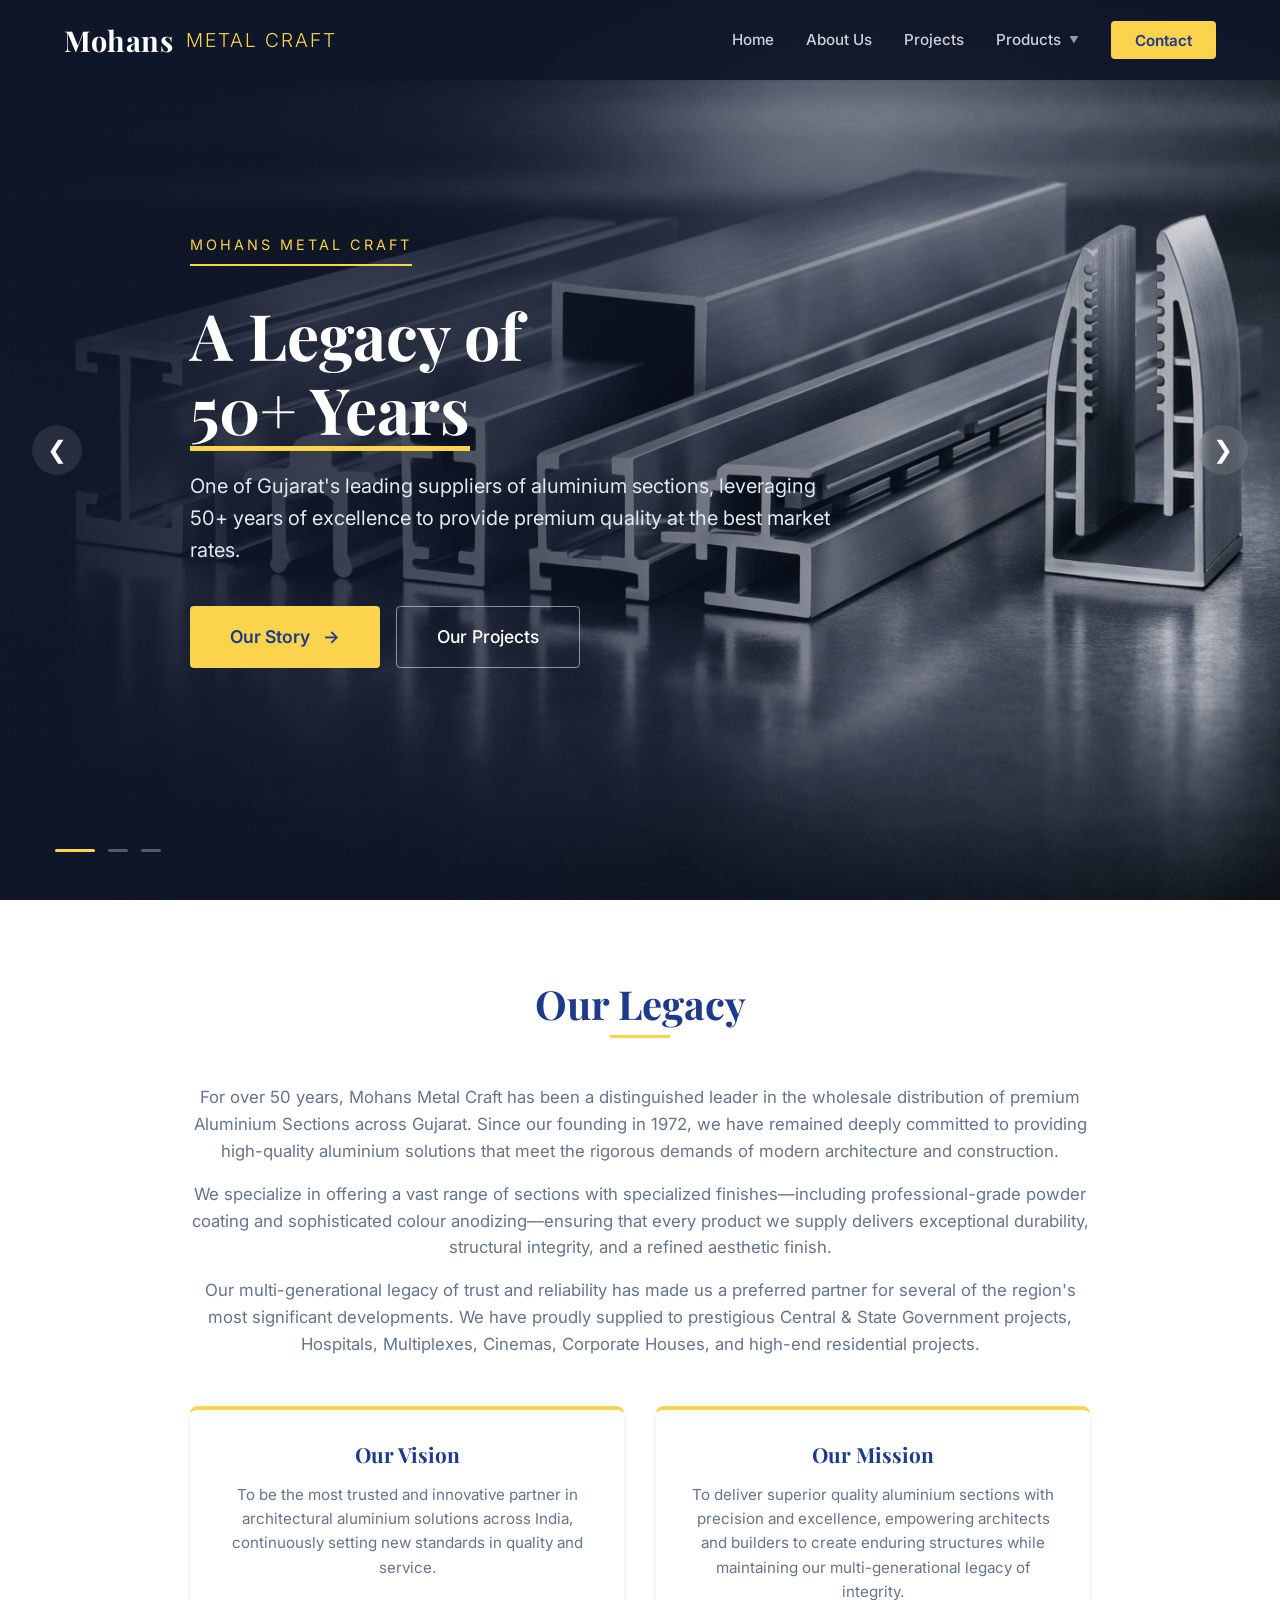
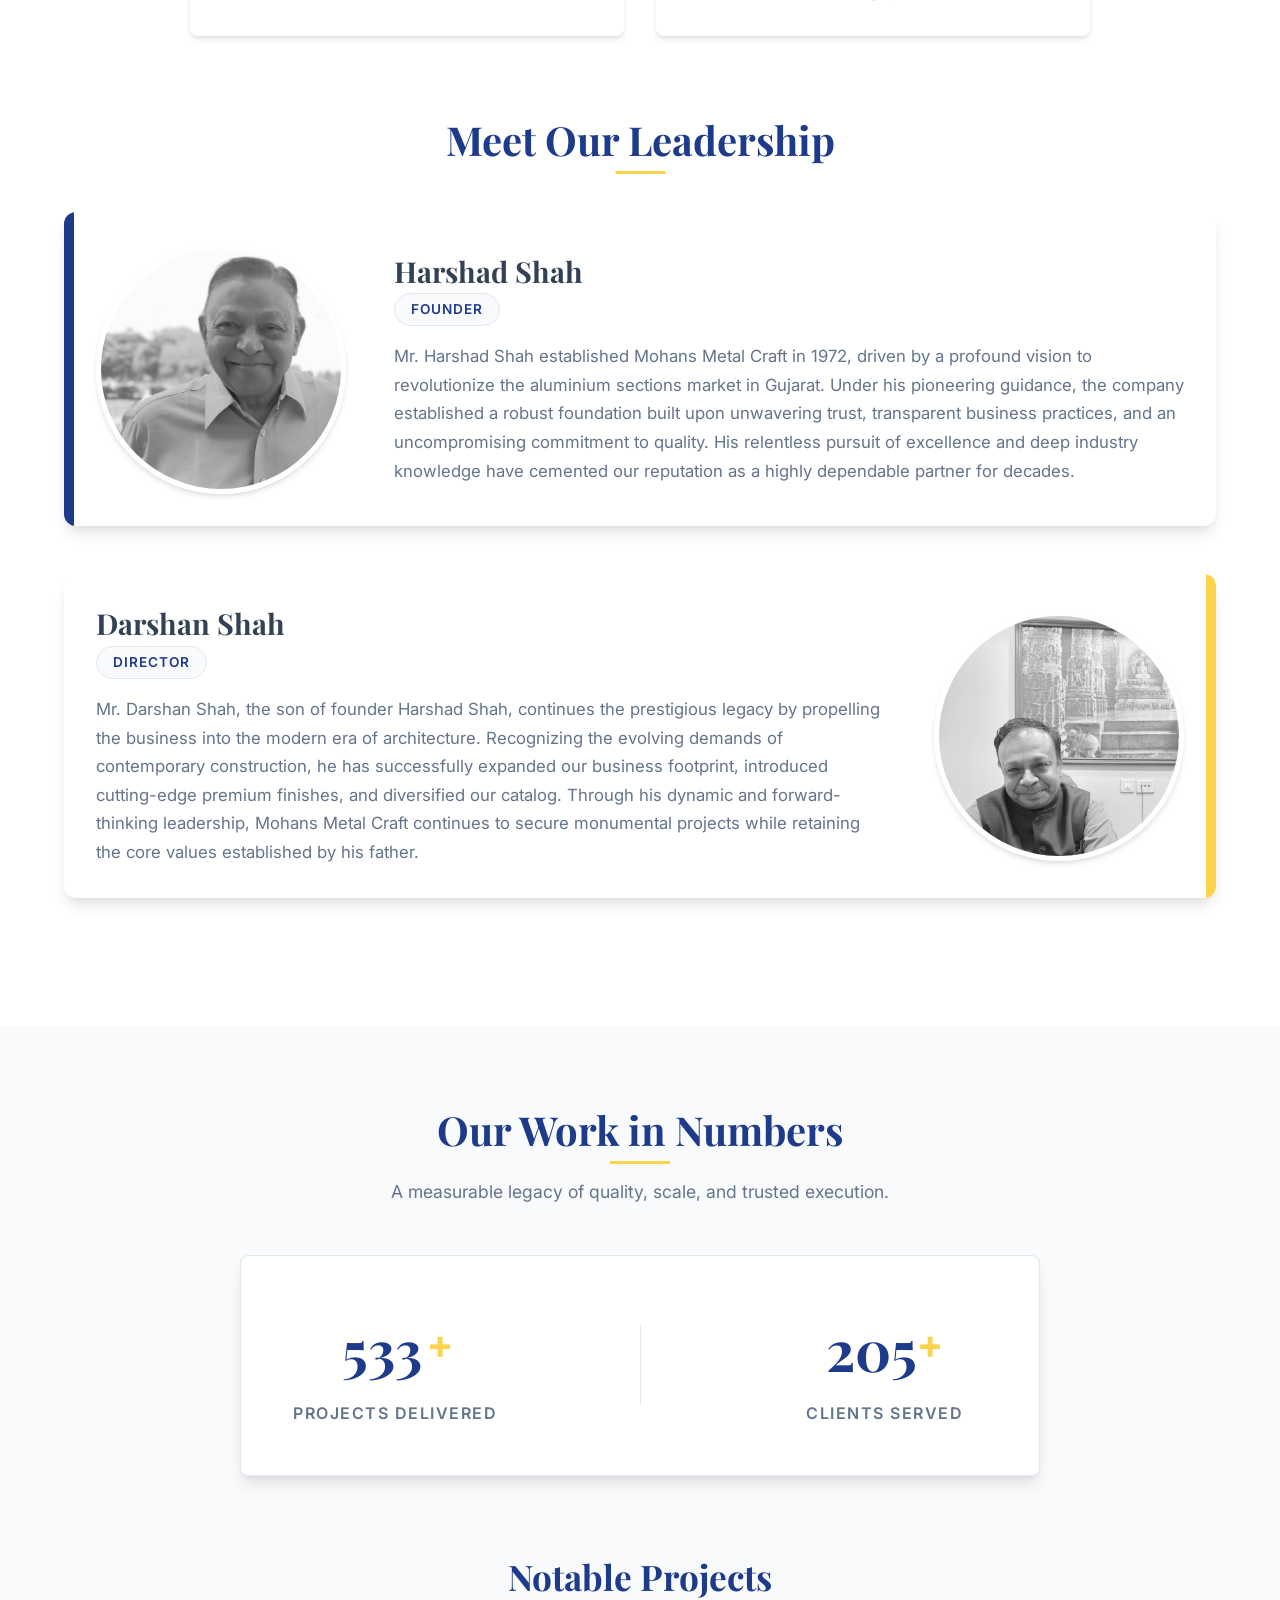
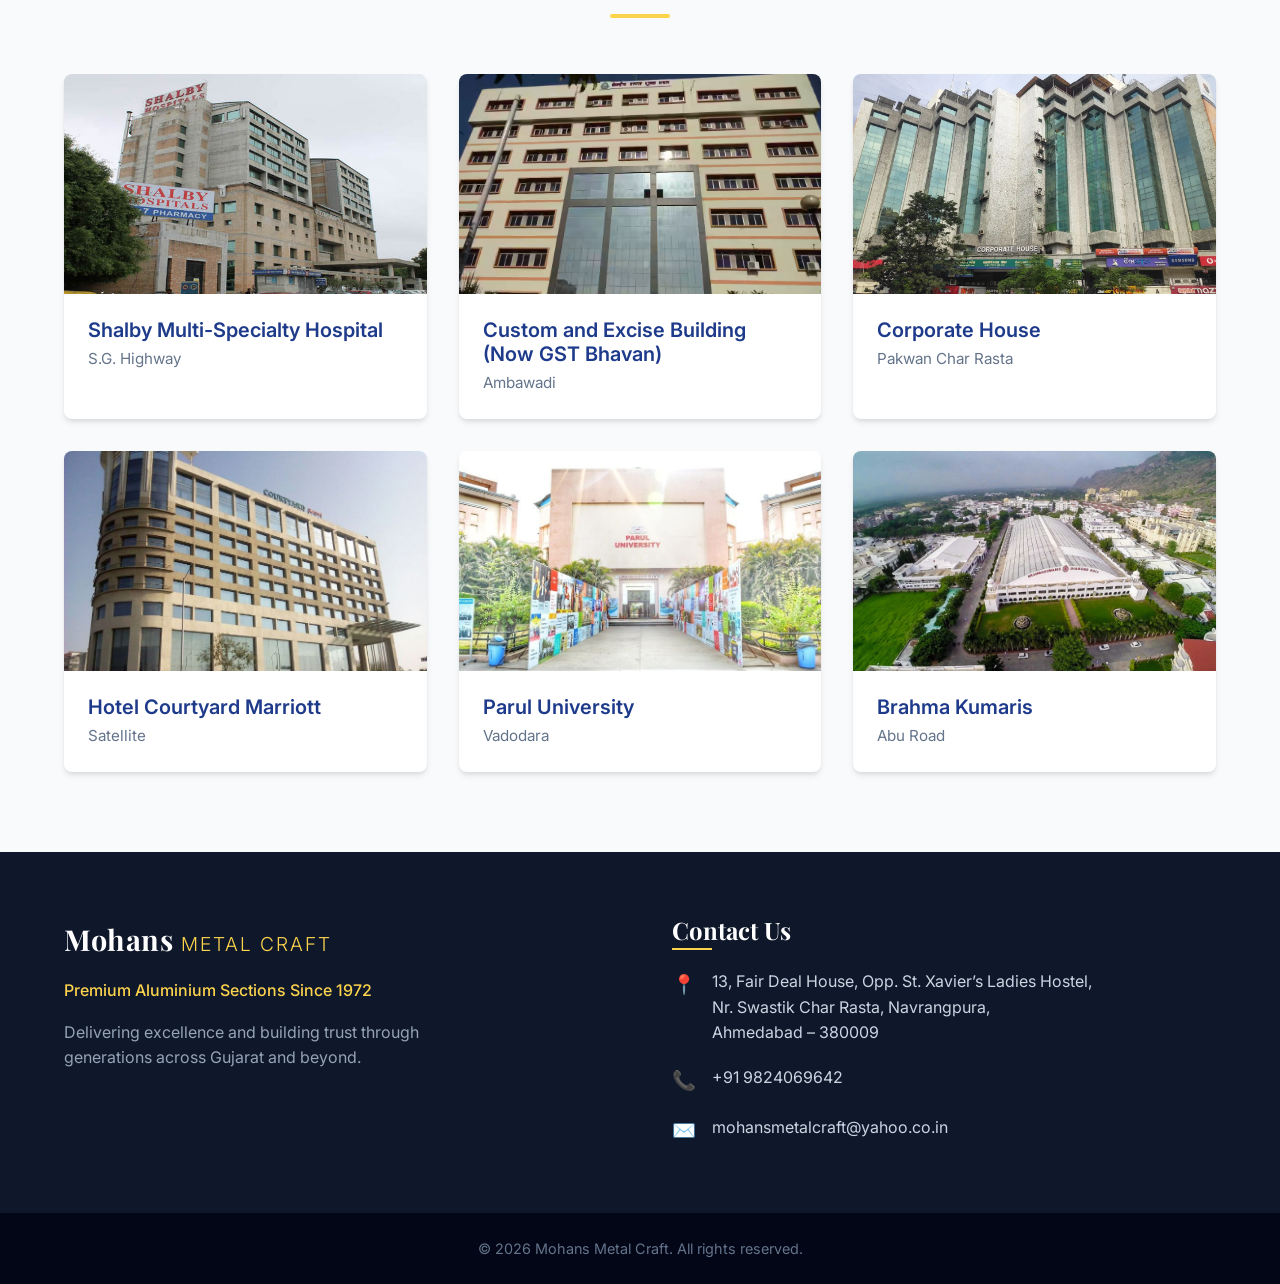
==== commit 71ec9a45: "fix" ====
--- a/index.html
+++ b/index.html
@@ -79,7 +79,7 @@
                         <h1 class="hero-title">Precision & <br><span class="hero-highlight">Excellence</span></h1>
                         <p class="hero-subtitle">Premium aluminium sections with superior finishes like powder coating and colour anodizing.</p>
                         <div class="hero-cta">
-                            <a href="products.html" class="btn btn-hero">Browse Quality <span class="btn-arrow">&rarr;</span></a>
+                            <a href="products.html" class="btn btn-hero">Browse Products <span class="btn-arrow">&rarr;</span></a>
                         </div>
                     </div>
                 </div>
--- a/css/styles.css
+++ b/css/styles.css
@@ -718,7 +718,7 @@
   box-shadow: var(--shadow-lg);
   margin-bottom: 3rem;
   position: relative;
-  overflow: hidden;
+  overflow: hidden; 
 }
 
 .founder-showcase.reverse {
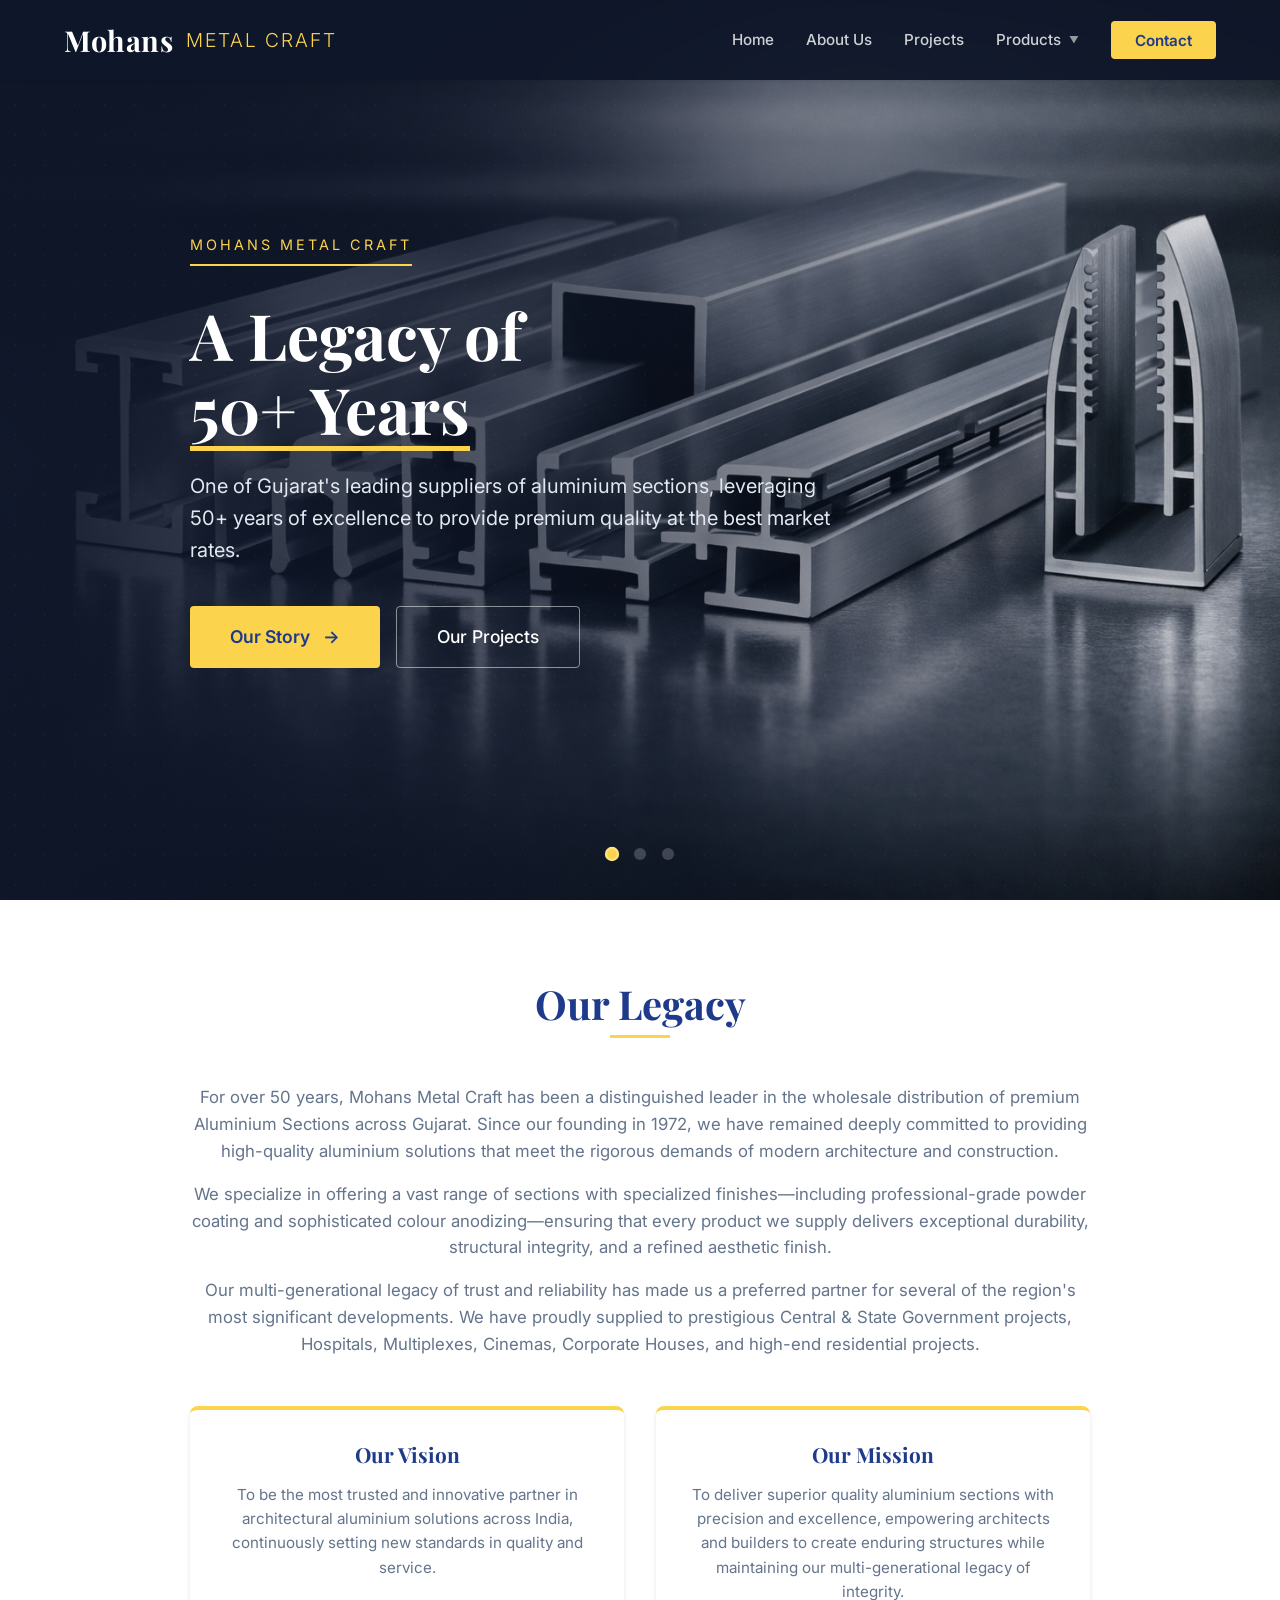
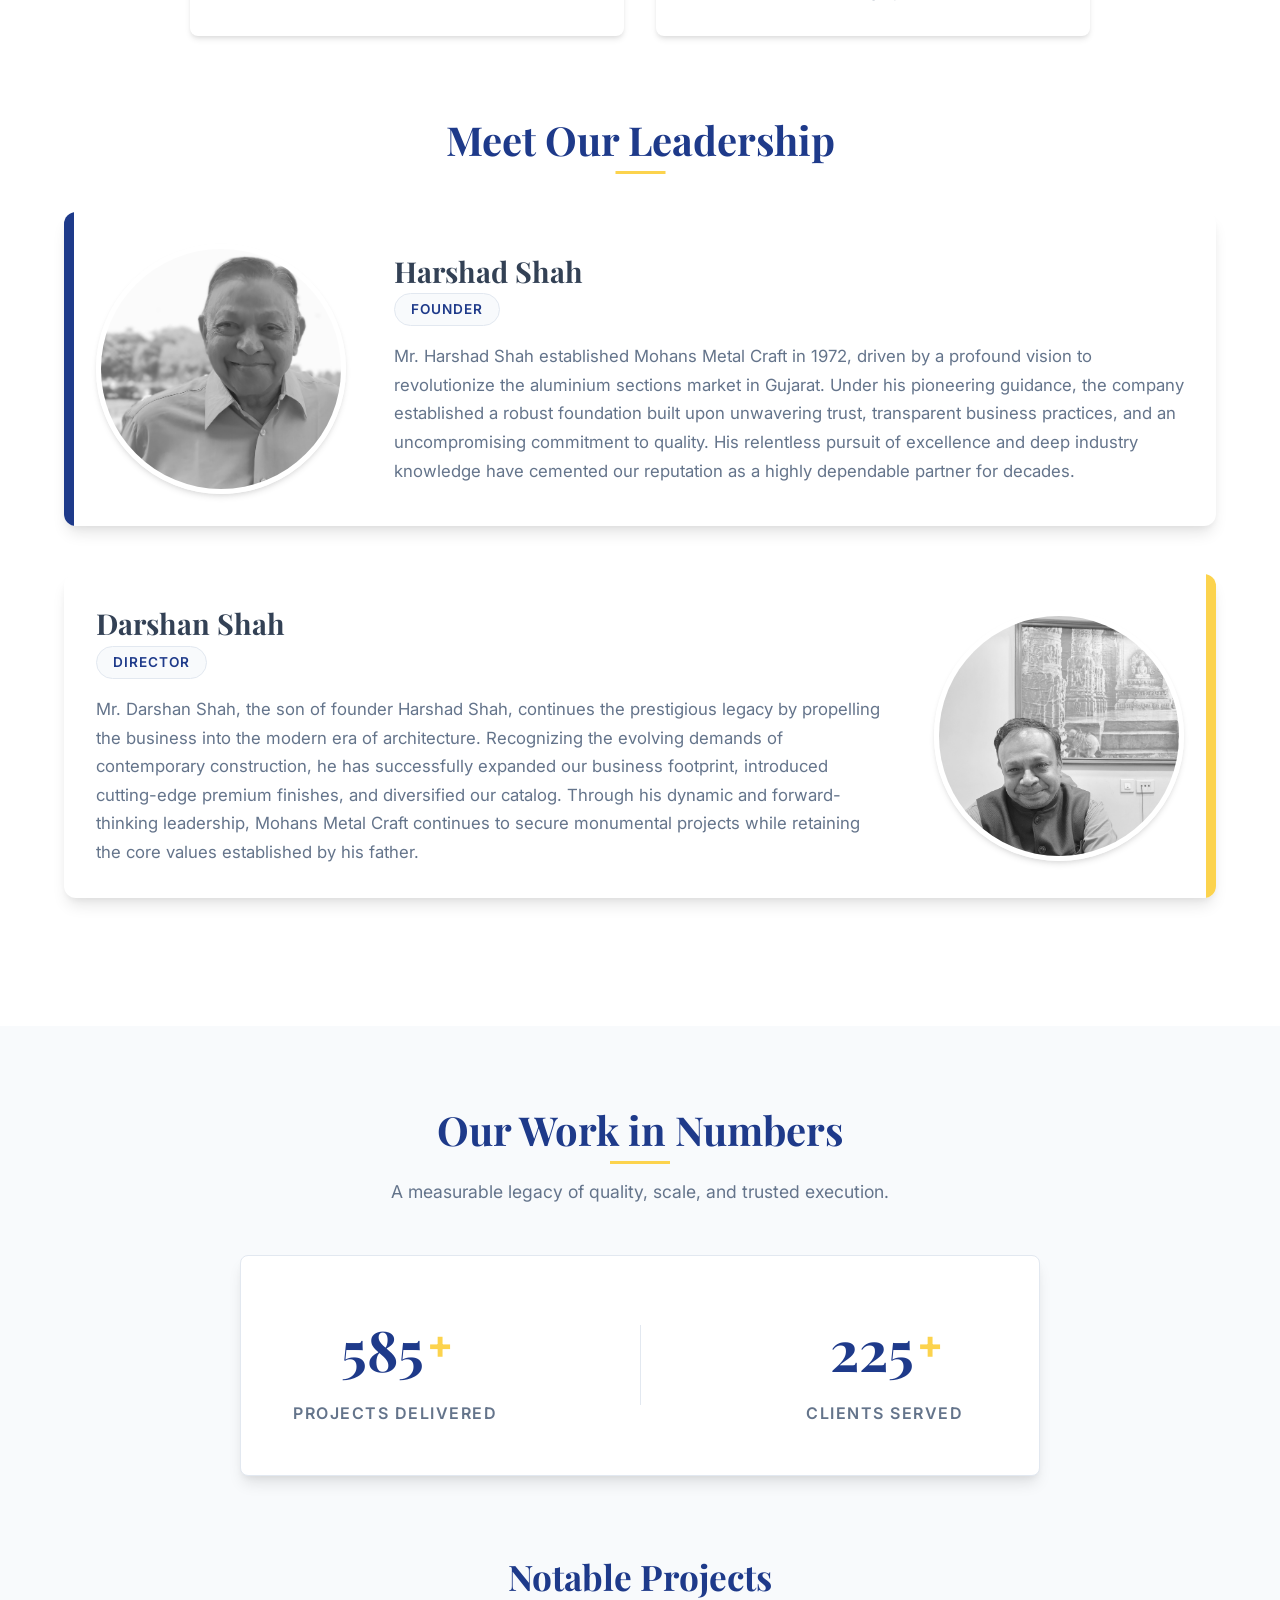
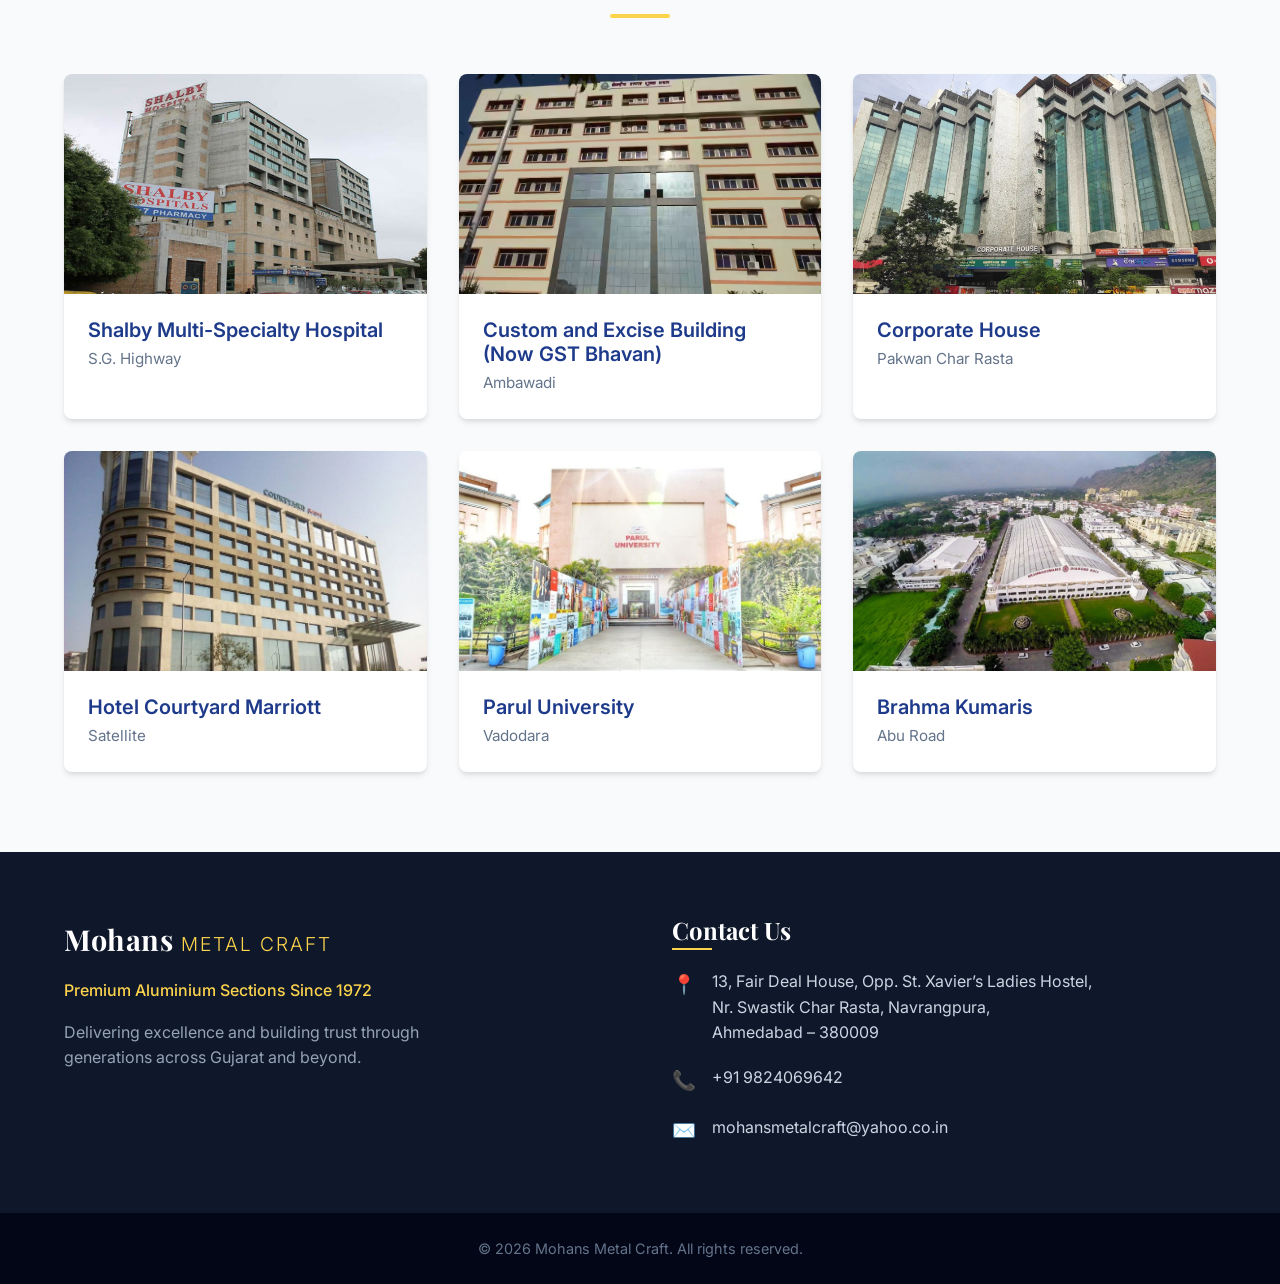
==== commit c86d7735: "feat: Add base website styling, responsive navigation, and interactive JavaScript features including" ====
--- a/index.html
+++ b/index.html
@@ -100,11 +100,7 @@
                 </div>
             </div>
 
-            <!-- Slider Controls -->
-            <div class="slider-nav">
-                <button class="nav-btn prev-btn" aria-label="Previous Slide">&#10094;</button>
-                <button class="nav-btn next-btn" aria-label="Next Slide">&#10095;</button>
-            </div>
+
             <div class="slider-dots">
                 <span class="dot active" data-index="0"></span>
                 <span class="dot" data-index="1"></span>
--- a/css/styles.css
+++ b/css/styles.css
@@ -567,60 +567,34 @@
 /* Slider Controls */
 .slider-dots {
   position: absolute;
-  bottom: 3rem;
-  left: max(2rem, calc((100% - var(--container-width)) / 2 + 15px));
+  bottom: 2.5rem;
+  left: 50%;
+  transform: translateX(-50%);
   display: flex;
-  gap: 0.8rem;
+  gap: 1rem;
   z-index: 20;
   align-items: center;
 }
 
 .dot {
-  width: 20px;
-  height: 3px;
-  border-radius: 2px;
-  background-color: rgba(255, 255, 255, 0.3);
+  width: 12px;
+  height: 12px;
+  border-radius: 50%;
+  background-color: rgba(255, 255, 255, 0.2);
   cursor: pointer;
   transition: var(--transition);
-  border: none;
+  border: 2px solid transparent;
   padding: 0;
+}
+
+.dot:hover {
+  background-color: rgba(255, 255, 255, 0.5);
 }
 
 .dot.active {
   background-color: var(--color-secondary);
-  width: 40px;
-}
-
-.slider-nav {
-  position: absolute;
-  top: 50%;
-  width: 100%;
-  transform: translateY(-50%);
-  display: flex;
-  justify-content: space-between;
-  padding: 0 2rem;
-  z-index: 20;
-}
-
-.nav-btn {
-  background: rgba(255, 255, 255, 0.1);
-  backdrop-filter: blur(5px);
-  color: white;
-  border: none;
-  width: 50px;
-  height: 50px;
-  border-radius: 50%;
-  cursor: pointer;
-  display: flex;
-  align-items: center;
-  justify-content: center;
-  font-size: 1.5rem;
-  transition: var(--transition);
-}
-
-.nav-btn:hover {
-  background-color: var(--color-secondary);
-  color: var(--color-primary);
+  transform: scale(1.2);
+  border-color: rgba(255, 255, 255, 0.3);
 }
 
 /* =========================================
@@ -718,7 +692,7 @@
   box-shadow: var(--shadow-lg);
   margin-bottom: 3rem;
   position: relative;
-  overflow: hidden; 
+  overflow: hidden;
 }
 
 .founder-showcase.reverse {
@@ -1077,7 +1051,7 @@
 ========================================= */
 @media (max-width: 992px) {
   .hero-title {
-    font-size: 2.5rem;
+    font-size: 3rem;
   }
   
   .hero-subtitle {
@@ -1116,6 +1090,10 @@
 @media (max-width: 768px) {
   .header-content {
     height: 70px;
+  }
+
+  .logo {
+    font-size: 1.4rem;
   }
 
   .mobile-toggle {
@@ -1179,22 +1157,96 @@
     padding: 0.8rem 1.5rem;
   }
 
-  .dropdown-menu a:hover {
-    padding-left: 1.5rem;
-  }
-
   .dropdown-toggle {
     justify-content: center;
   }
 
+  /* Hero Mobile Fixes */
+  .hero {
+    height: 100vh;
+    text-align: center;
+  }
+
+  .slide-content-left {
+    text-align: center;
+    padding: 0 1.5rem;
+  }
+
+  .hero-title {
+    font-size: 2.2rem;
+    margin-bottom: 1.2rem;
+  }
+
+  .hero-subtitle {
+    margin: 0 auto 2rem auto;
+    font-size: 1rem;
+    line-height: 1.6;
+  }
+
+  .hero-cta {
+    justify-content: center;
+    flex-direction: column;
+    align-items: center;
+    max-width: 100%;
+    gap: 1rem;
+  }
+
+  .btn-hero, .btn-hero-secondary {
+    width: 100%;
+    max-width: 280px;
+    justify-content: center;
+    padding: 0.8rem 1.5rem;
+  }
+
+
+
+  /* Stats Section Mobile */
+  .stats-container {
+    flex-direction: column;
+    padding: 2rem 1rem;
+    gap: 1.5rem;
+    margin-bottom: 3rem;
+  }
+
+  .stat-divider {
+    width: 80px;
+    height: 1px;
+    margin: 0.5rem auto;
+  }
+
+  .stat-number {
+    font-size: 2.8rem;
+  }
+
+  .stat-suffix {
+    font-size: 2rem;
+  }
+
   .vision-mission {
     grid-template-columns: 1fr;
   }
 
   .hero-cta {
-    flex-direction: column;
-    width: 100%;
-    max-width: 300px;
-    margin: 0;
+    margin: 0 auto;
+  }
+}
+
+@media (max-width: 480px) {
+  .hero-title {
+    font-size: 1.8rem;
+  }
+
+  .hero-kicker {
+    font-size: 0.8rem;
+    letter-spacing: 2px;
+    margin-bottom: 1.5rem;
+  }
+
+  .section-title {
+    font-size: 2rem;
+  }
+
+  .stats-container {
+    padding: 1.5rem 1rem;
   }
 }
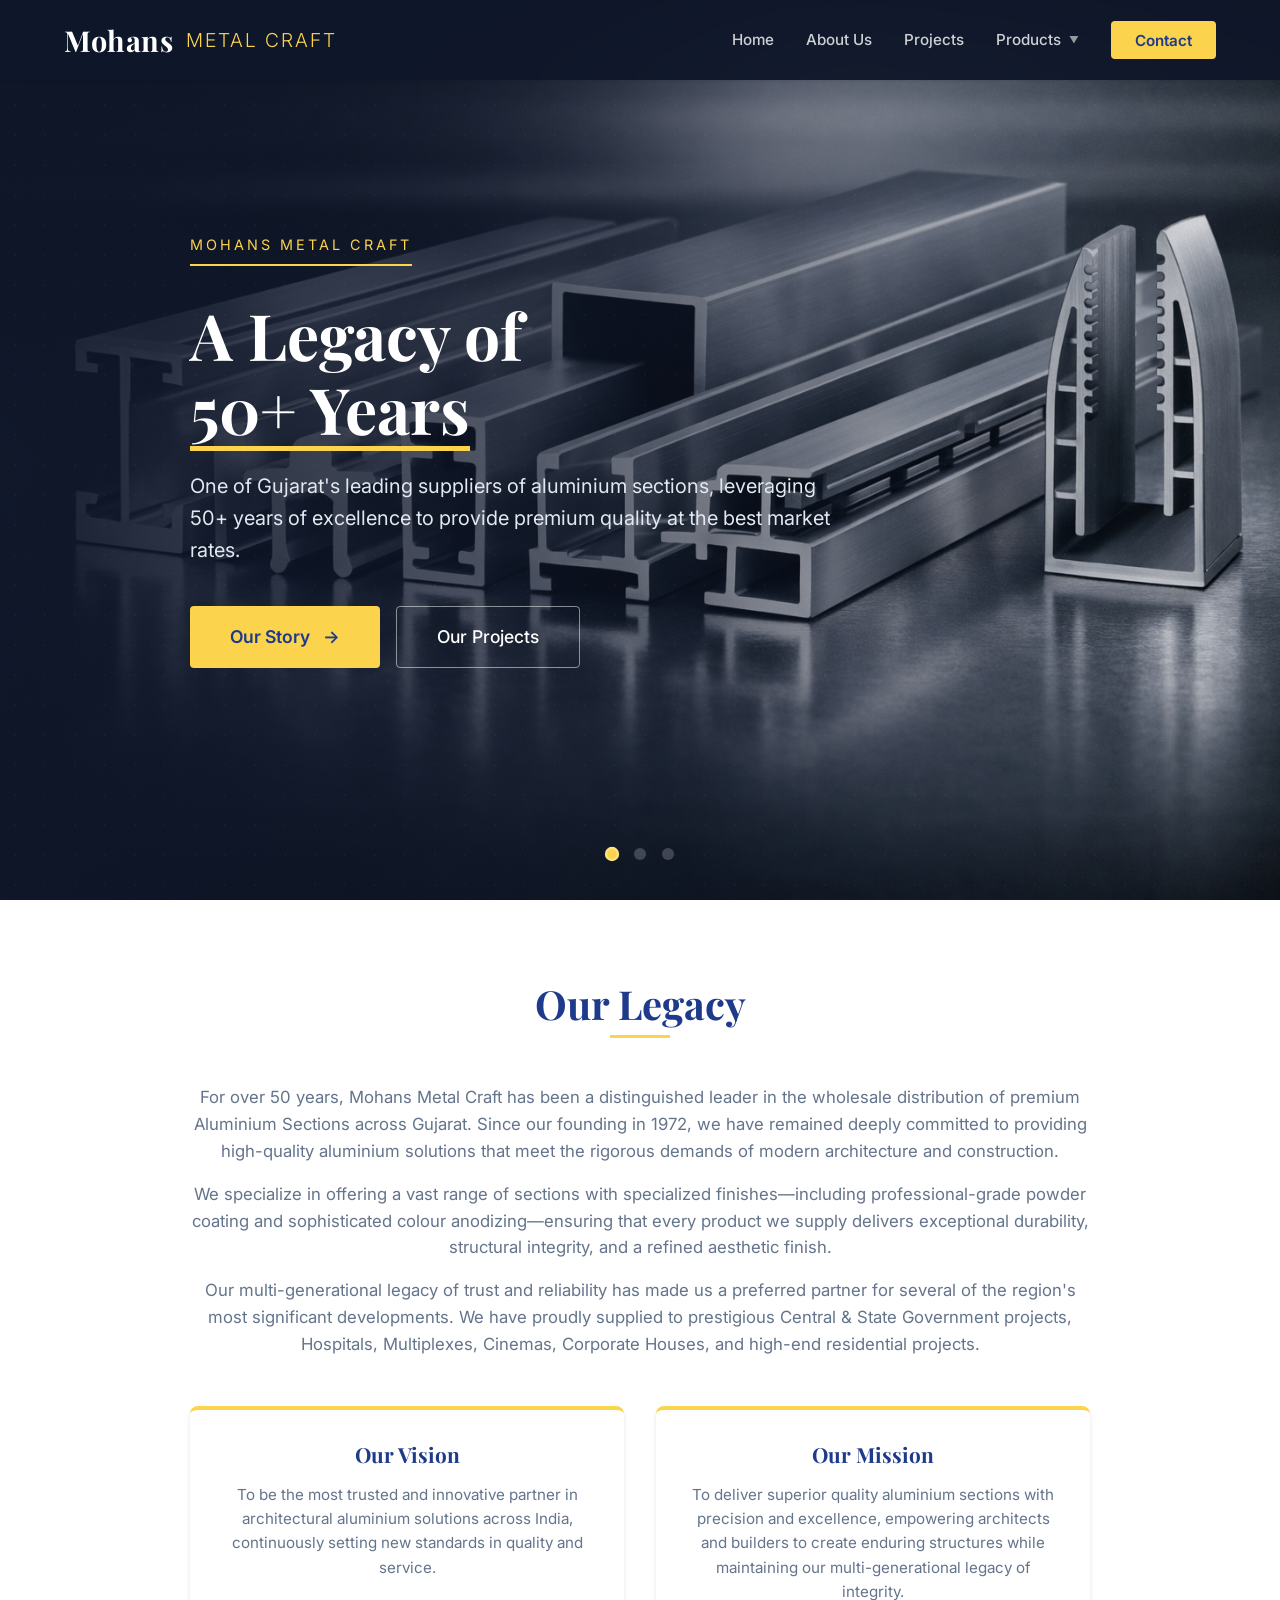
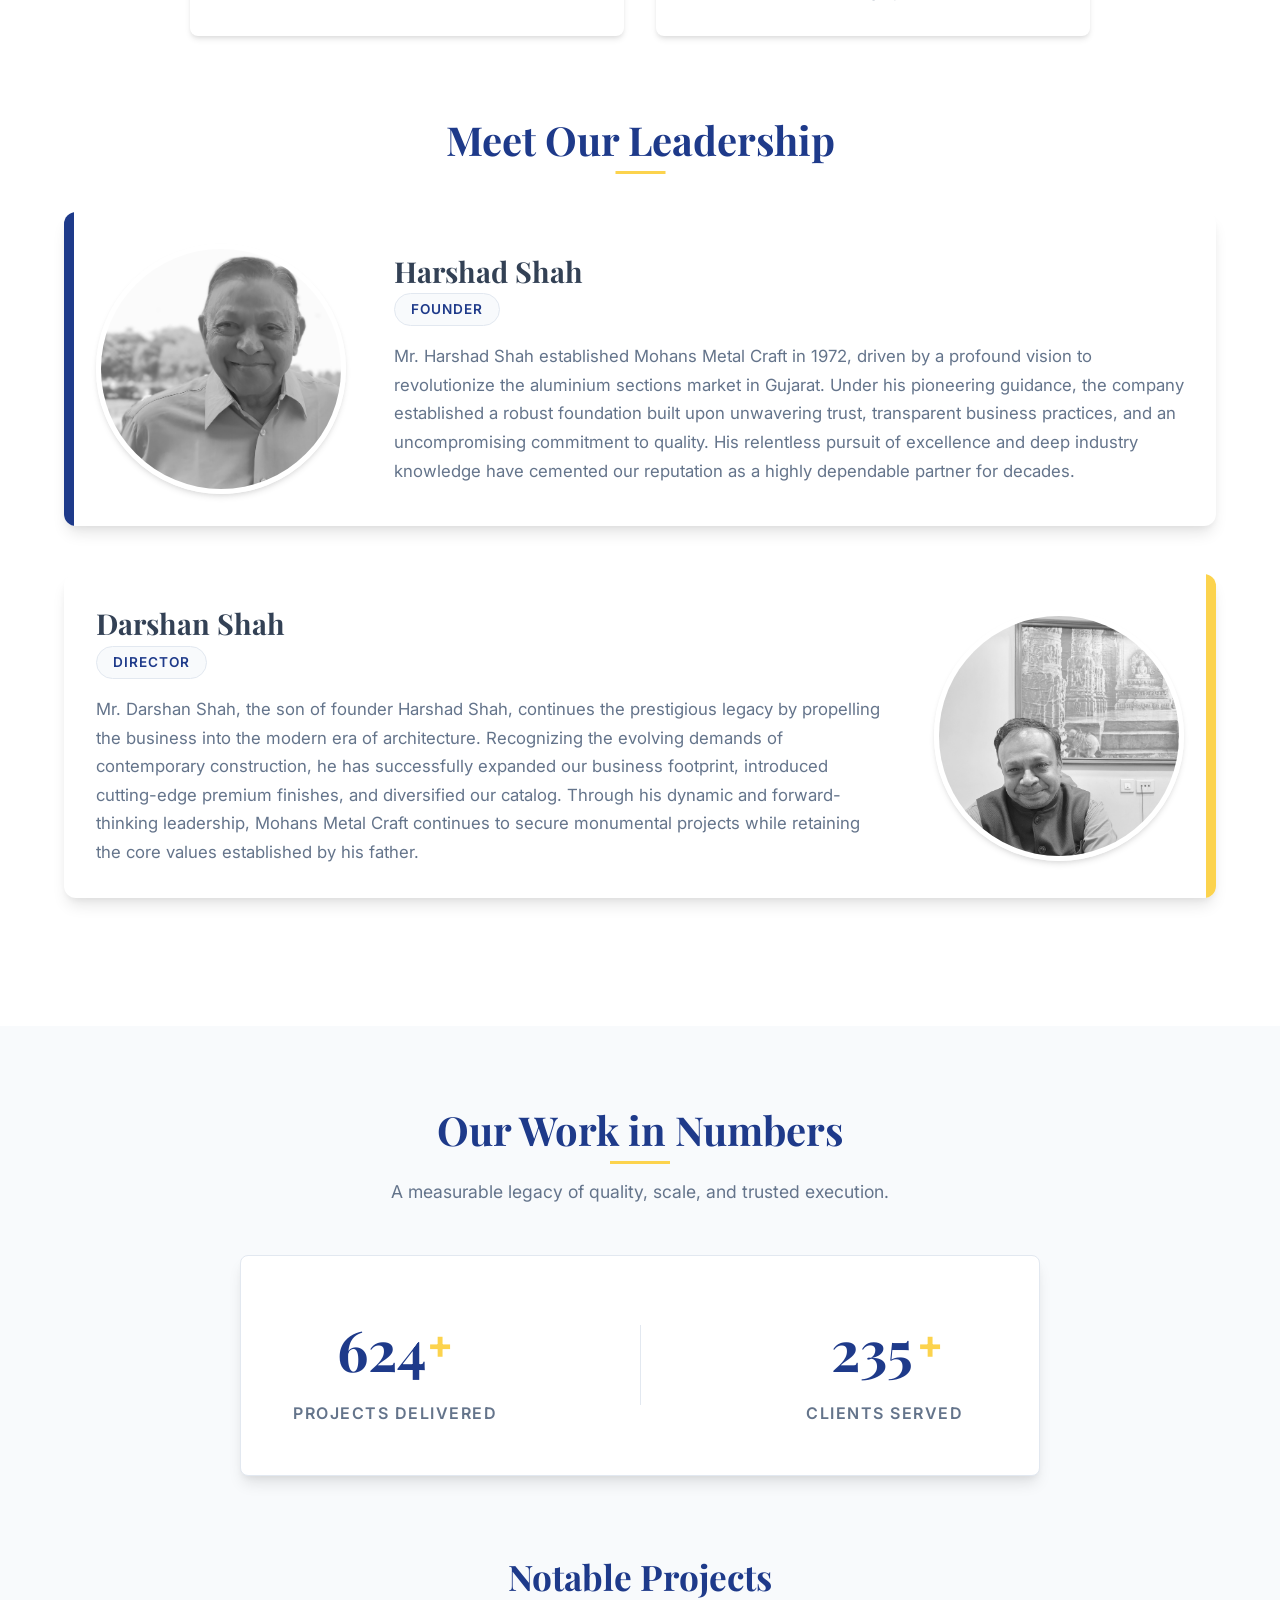
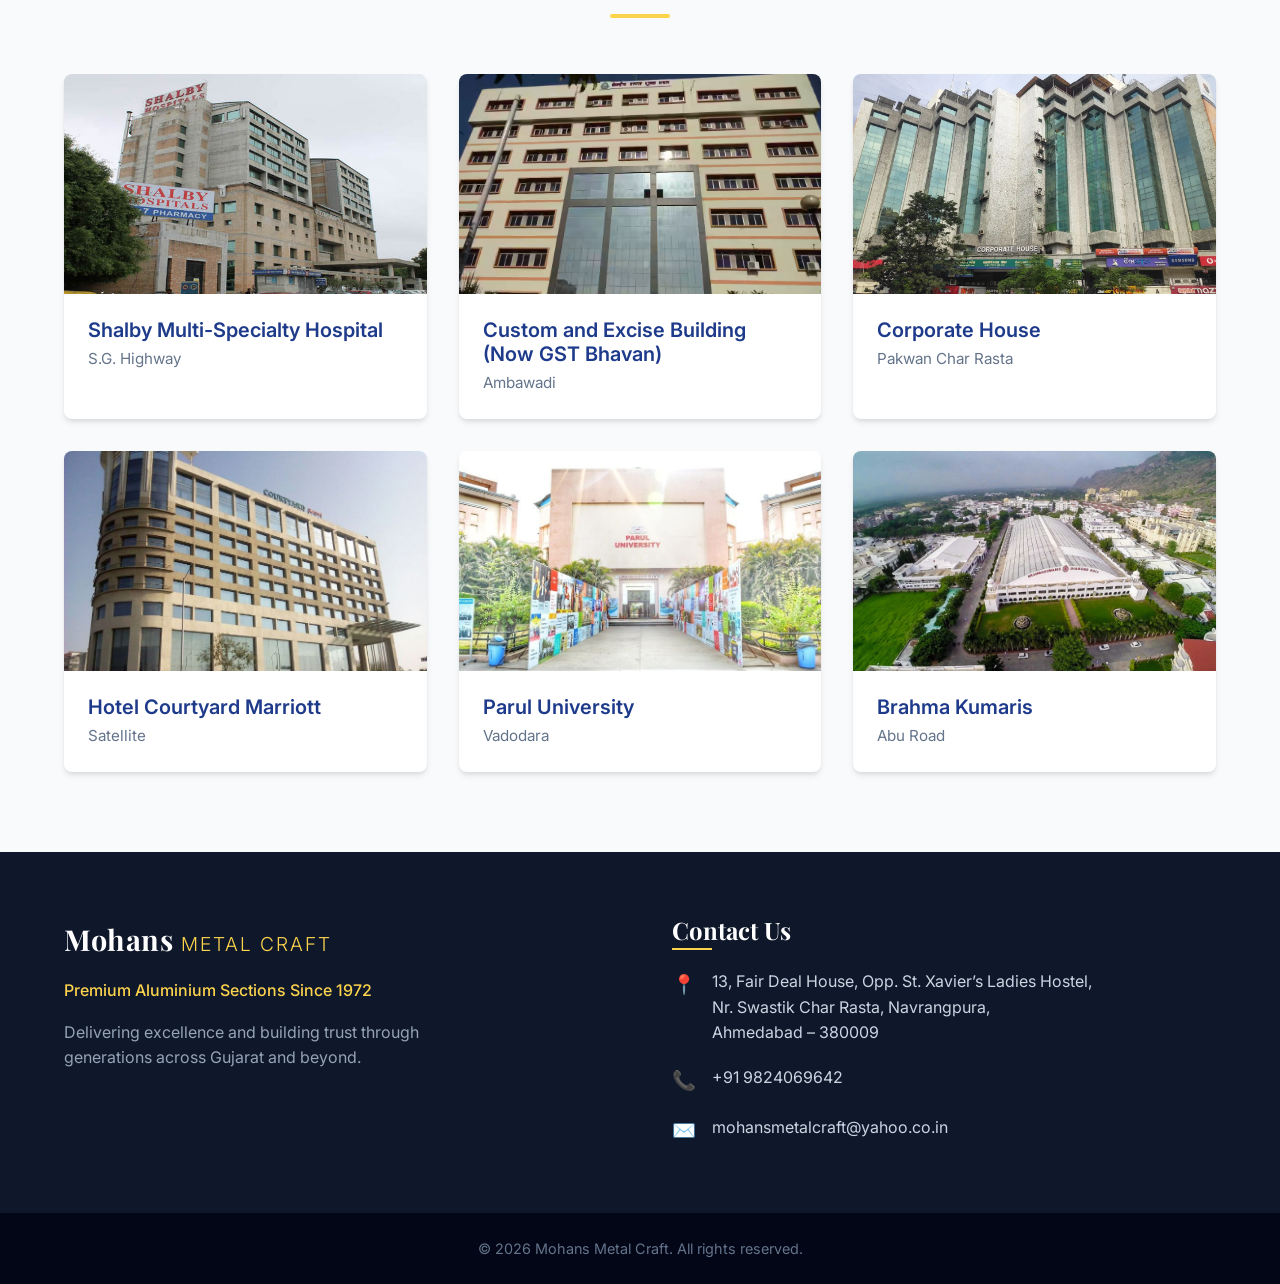
==== commit 74324f54: "feat: Add sitemap and canonical links to all main HTML pages for improved SEO." ====
--- a/index.html
+++ b/index.html
@@ -13,6 +13,7 @@
     <link rel="stylesheet" href="css/styles.css">
     <!-- Favicon -->
     <link rel="icon" type="image/png" href="images/logo.png">
+    <link rel="canonical" href="https://mohansmetalcraft.com/">
 </head>
 <body>
     <!-- Header -->
--- a/css/styles.css
+++ b/css/styles.css
@@ -1117,39 +1117,82 @@
   }
 
   .nav-list {
-    flex-direction: column;
-    align-items: center;
-    justify-content: center;
+    display: block !important;
+    width: 100%;
     height: 100%;
-    gap: 1.5rem;
     padding: 2rem 0;
     overflow-y: auto;
+    text-align: center;
   }
 
   .nav-item {
     width: 100%;
-    text-align: center;
+    margin-bottom: 1rem;
+  }
+
+  .nav-link {
+    display: block;
+    padding: 0.8rem 1.5rem;
+    width: 100%;
   }
 
   .dropdown-menu {
-    position: static;
-    transform: none;
-    opacity: 1;
-    visibility: visible;
-    background: rgba(255, 255, 255, 0.05);
-    min-width: 100%;
-    box-shadow: none;
-    border: none;
-    padding: 0;
+    position: relative !important;
+    top: 0 !important;
+    left: 0 !important;
+    transform: none !important;
+    opacity: 1 !important;
+    visibility: visible !important;
+    background: rgba(255, 255, 255, 0.05) !important;
+    width: 100% !important;
+    min-width: 100% !important;
+    box-shadow: none !important;
+    border: none !important;
+    padding: 0 !important;
     max-height: 0;
     overflow: hidden;
     transition: max-height 0.3s ease;
     border-radius: 0;
+    margin: 0 !important;
   }
 
   .nav-item.dropdown.active .dropdown-menu {
     max-height: 500px;
     margin-top: 0.5rem;
+  }
+
+  .dropdown-toggle {
+    display: flex !important;
+    justify-content: center;
+    align-items: center;
+    position: relative;
+    width: 100%;
+    padding: 1rem 0;
+    text-align: center;
+  }
+
+  .arrow {
+    position: absolute;
+    right: 1.5rem; /* Moved closer to the edge, further from the center text */
+    top: 50%;
+    transform: translateY(-50%);
+    width: 44px;
+    height: 44px;
+    background: rgba(255, 255, 255, 0.08);
+    border-radius: 8px;
+    font-size: 0.8rem;
+    display: inline-flex;
+    align-items: center;
+    justify-content: center;
+    transition: all 0.3s ease;
+    border: 1px solid rgba(255, 255, 255, 0.1);
+  }
+
+  .nav-item.dropdown.active .arrow {
+    transform: translateY(-50%) rotate(180deg);
+    background: var(--color-secondary);
+    color: var(--color-primary);
+    border-color: var(--color-secondary);
   }
 
   .dropdown-menu a {
@@ -1198,6 +1241,18 @@
     padding: 0.8rem 1.5rem;
   }
 
+  .slider-dots {
+    position: absolute;
+    bottom: 2rem;
+    left: 0;
+    width: 100% !important;
+    display: flex !important;
+    justify-content: center !important;
+    transform: none !important;
+    gap: 1.2rem;
+    z-index: 30;
+  }
+
 
 
   /* Stats Section Mobile */
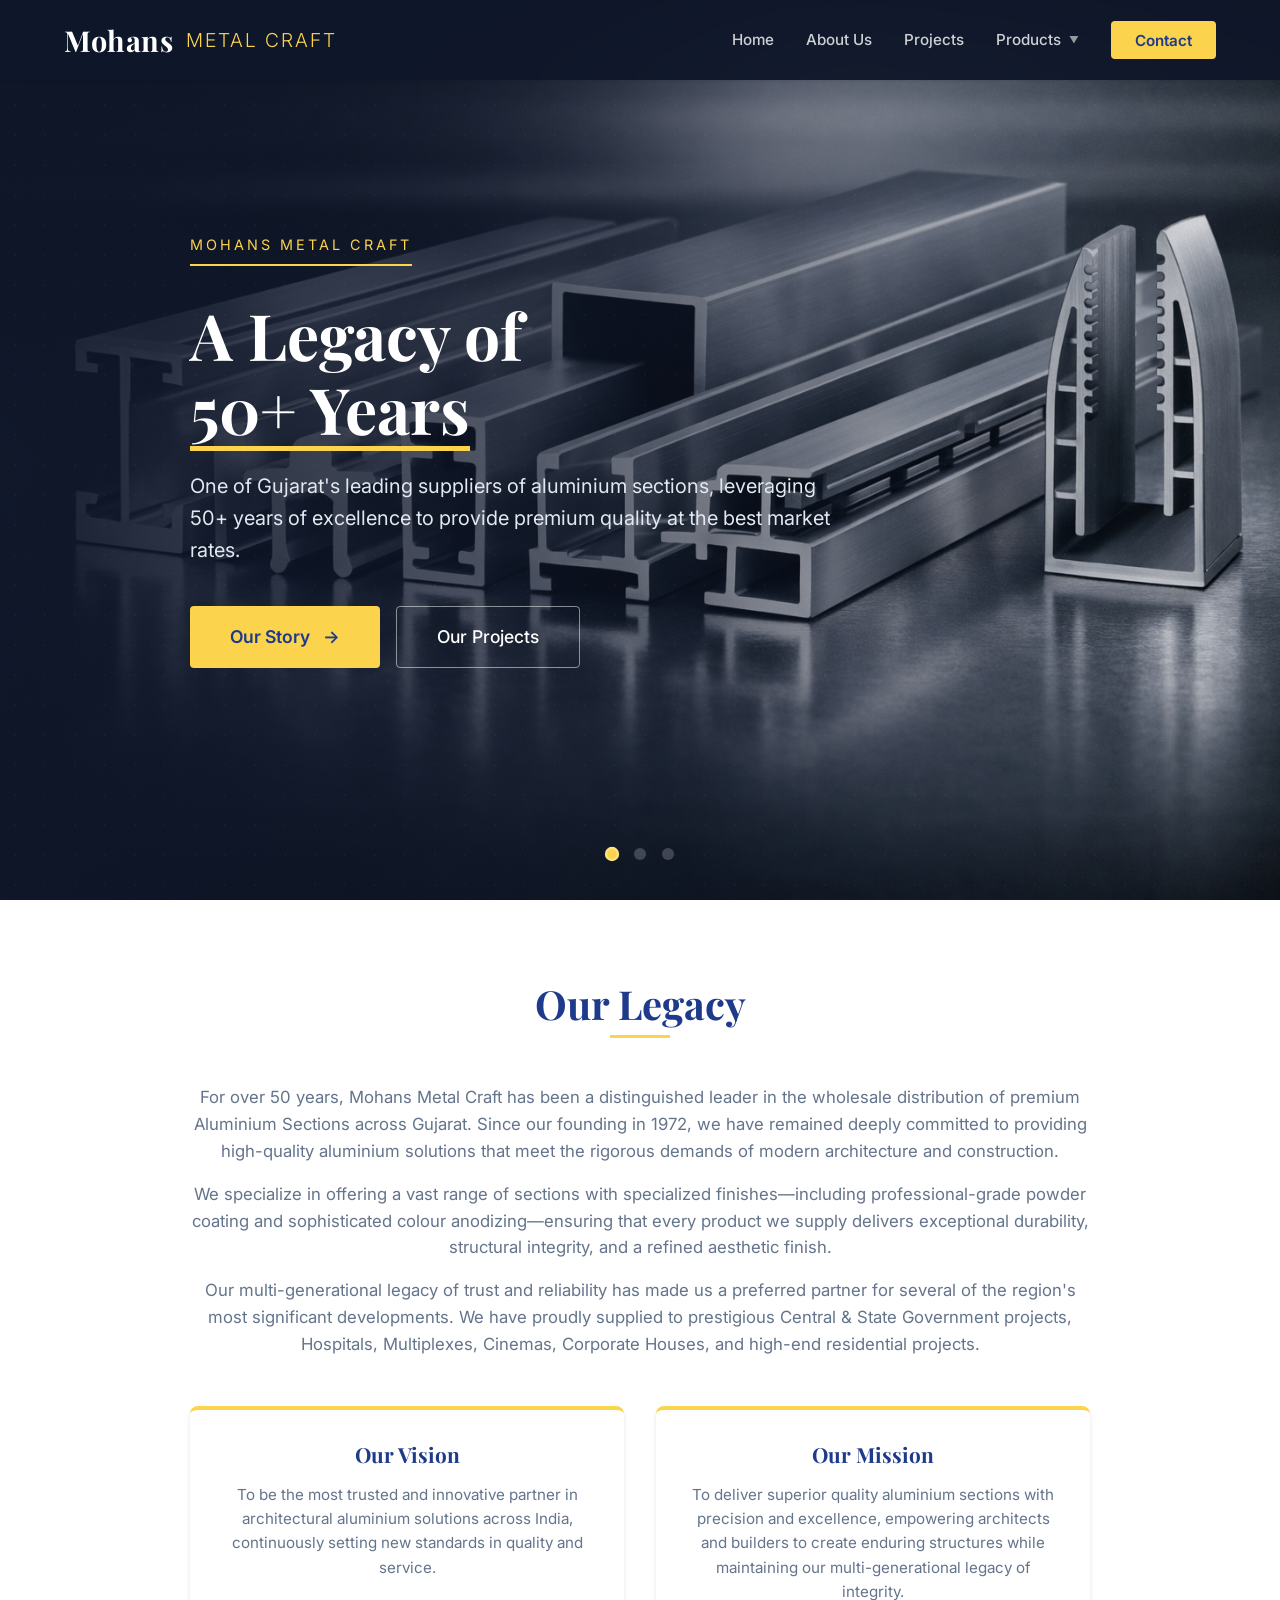
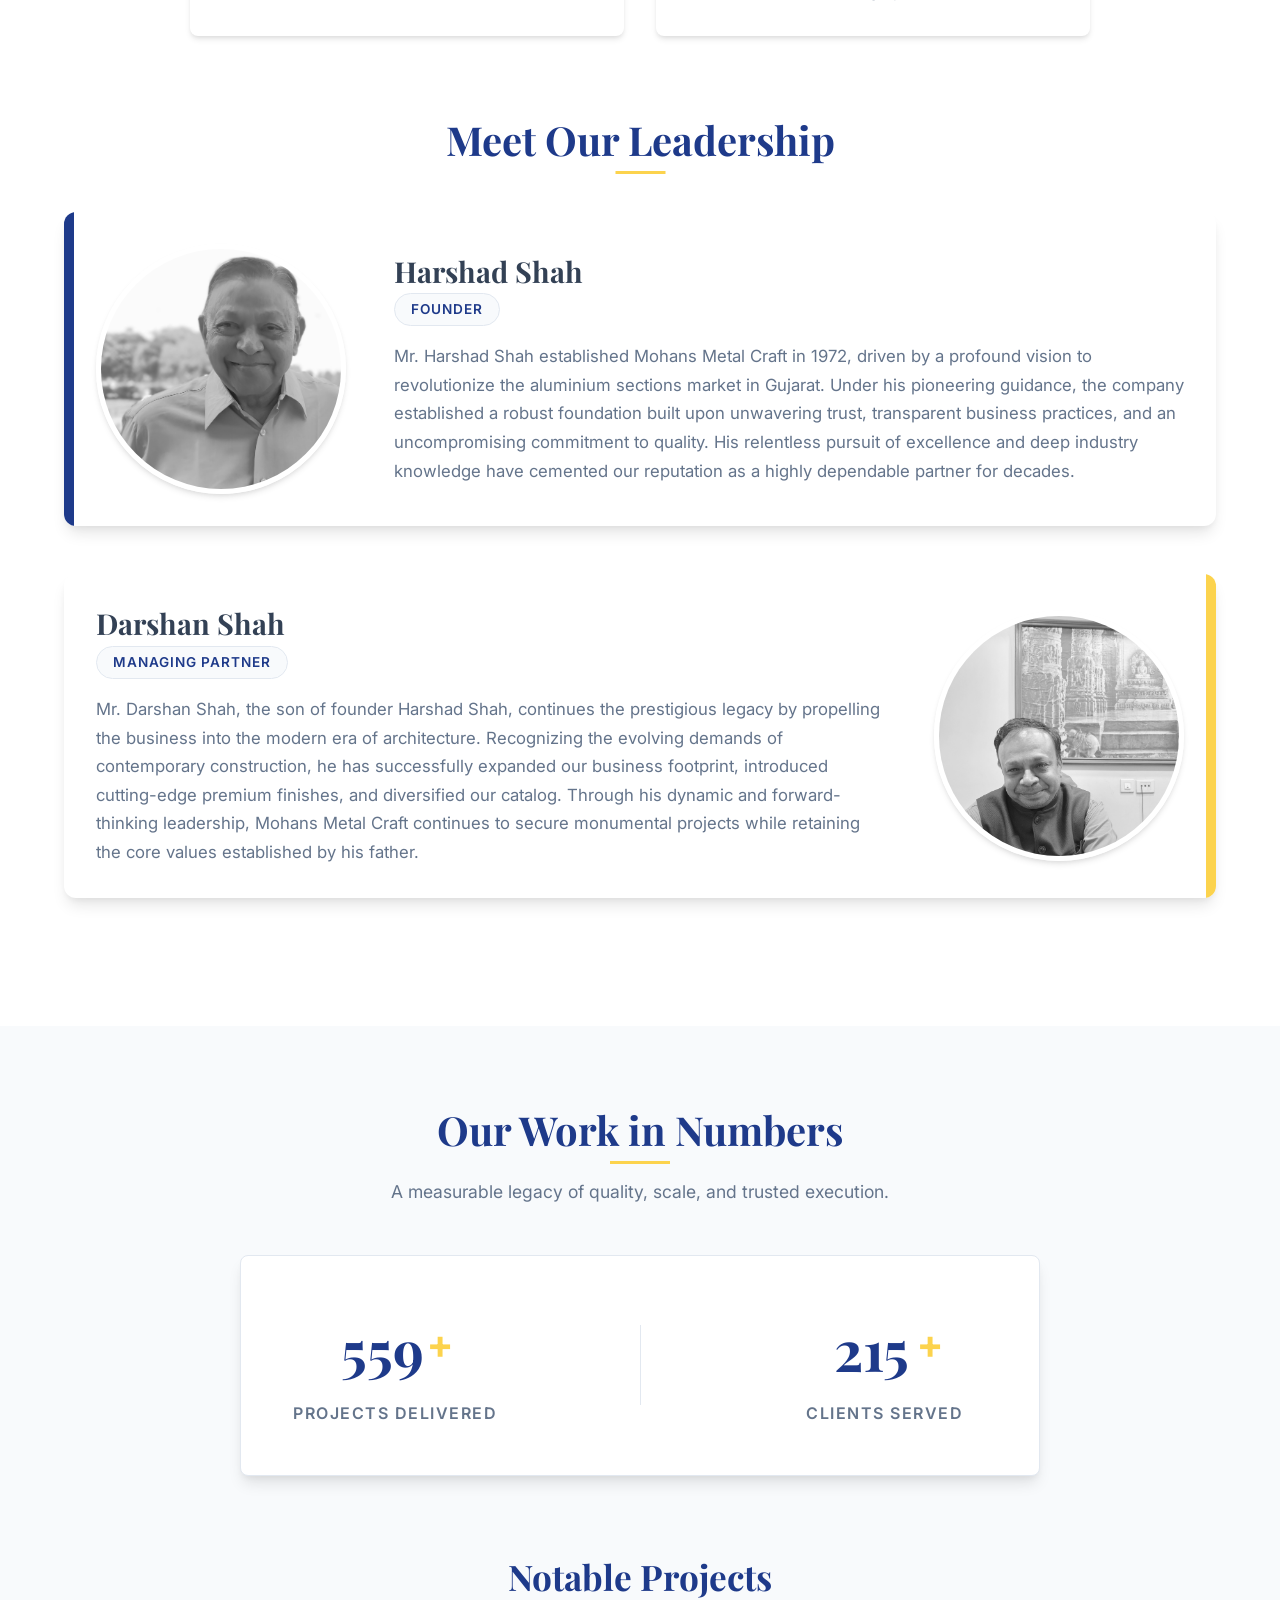
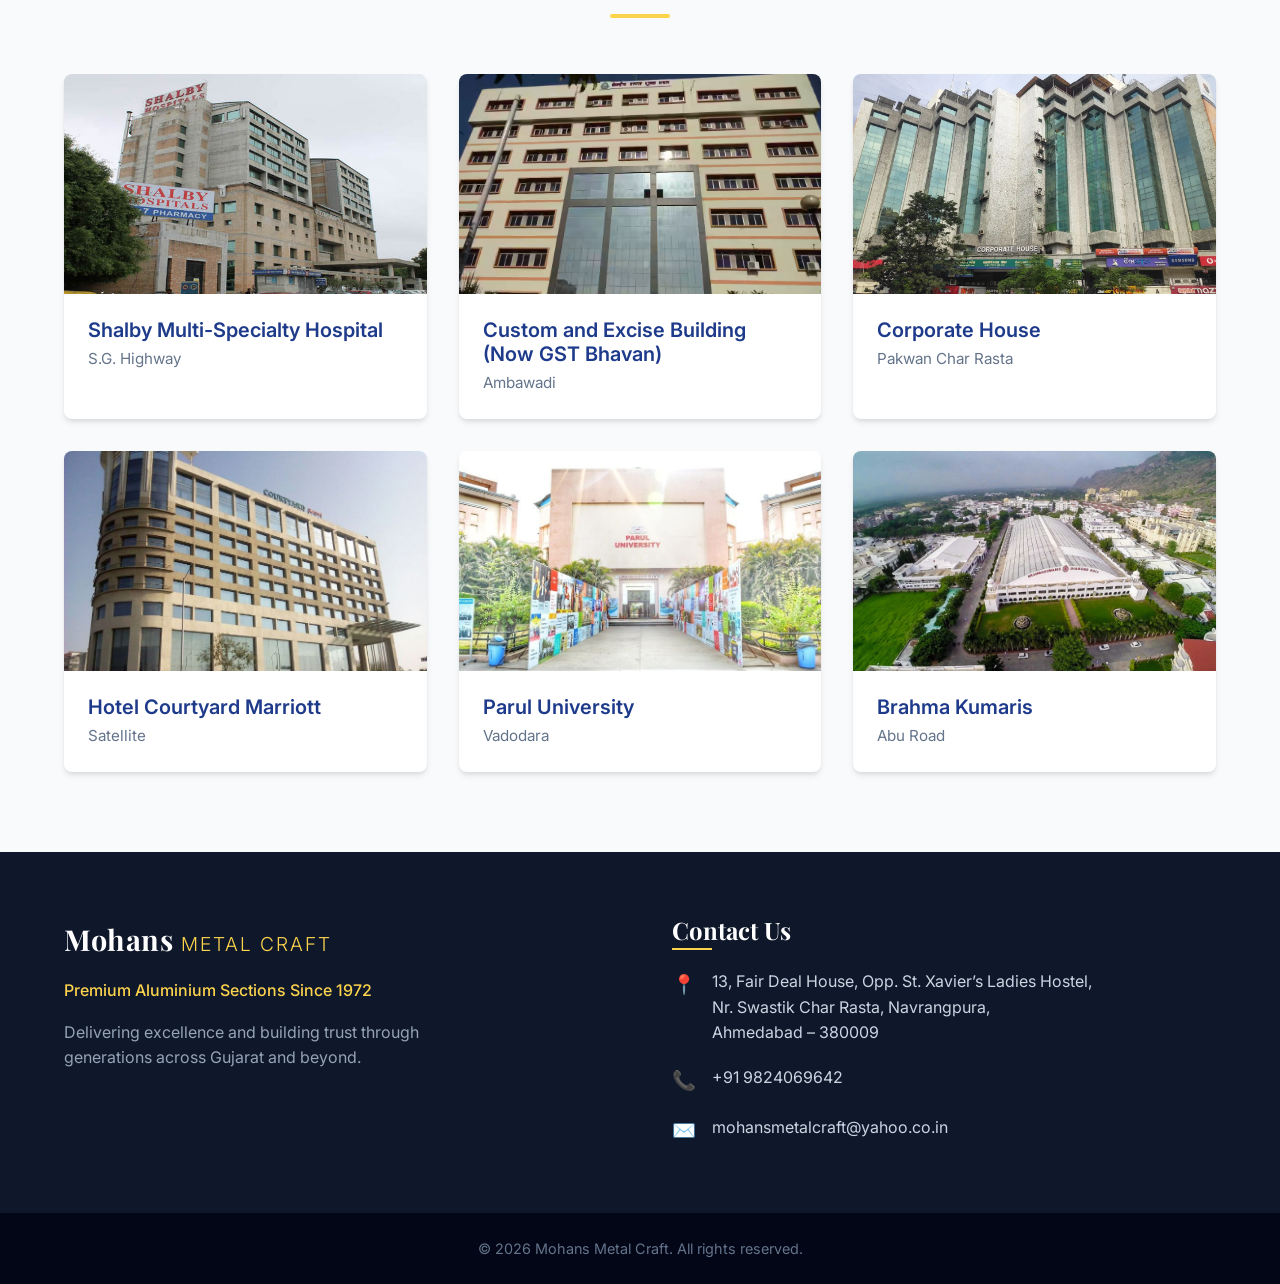
==== commit af2a9932: "fix: Update Darshan Shah's role from Director to Managing Partner." ====
--- a/index.html
+++ b/index.html
@@ -151,11 +151,11 @@
 
                     <div class="founder-showcase reverse">
                         <div class="founder-image-large">
-                            <img src="images/darshan.jpg" alt="Darshan Shah - Director" loading="lazy" style="object-position: top;">
+                            <img src="images/darshan.jpg" alt="Darshan Shah - Managing Partner" loading="lazy" style="object-position: top;">
                         </div>
                         <div class="founder-details">
                             <h4 class="founder-name">Darshan Shah</h4>
-                            <p class="founder-role-badge">Director</p>
+                            <p class="founder-role-badge">Managing Partner</p>
                             <p class="founder-bio">Mr. Darshan Shah, the son of founder Harshad Shah, continues the prestigious legacy by propelling the business into the modern era of architecture. Recognizing the evolving demands of contemporary construction, he has successfully expanded our business footprint, introduced cutting-edge premium finishes, and diversified our catalog. Through his dynamic and forward-thinking leadership, Mohans Metal Craft continues to secure monumental projects while retaining the core values established by his father.</p>
                         </div>
                     </div>
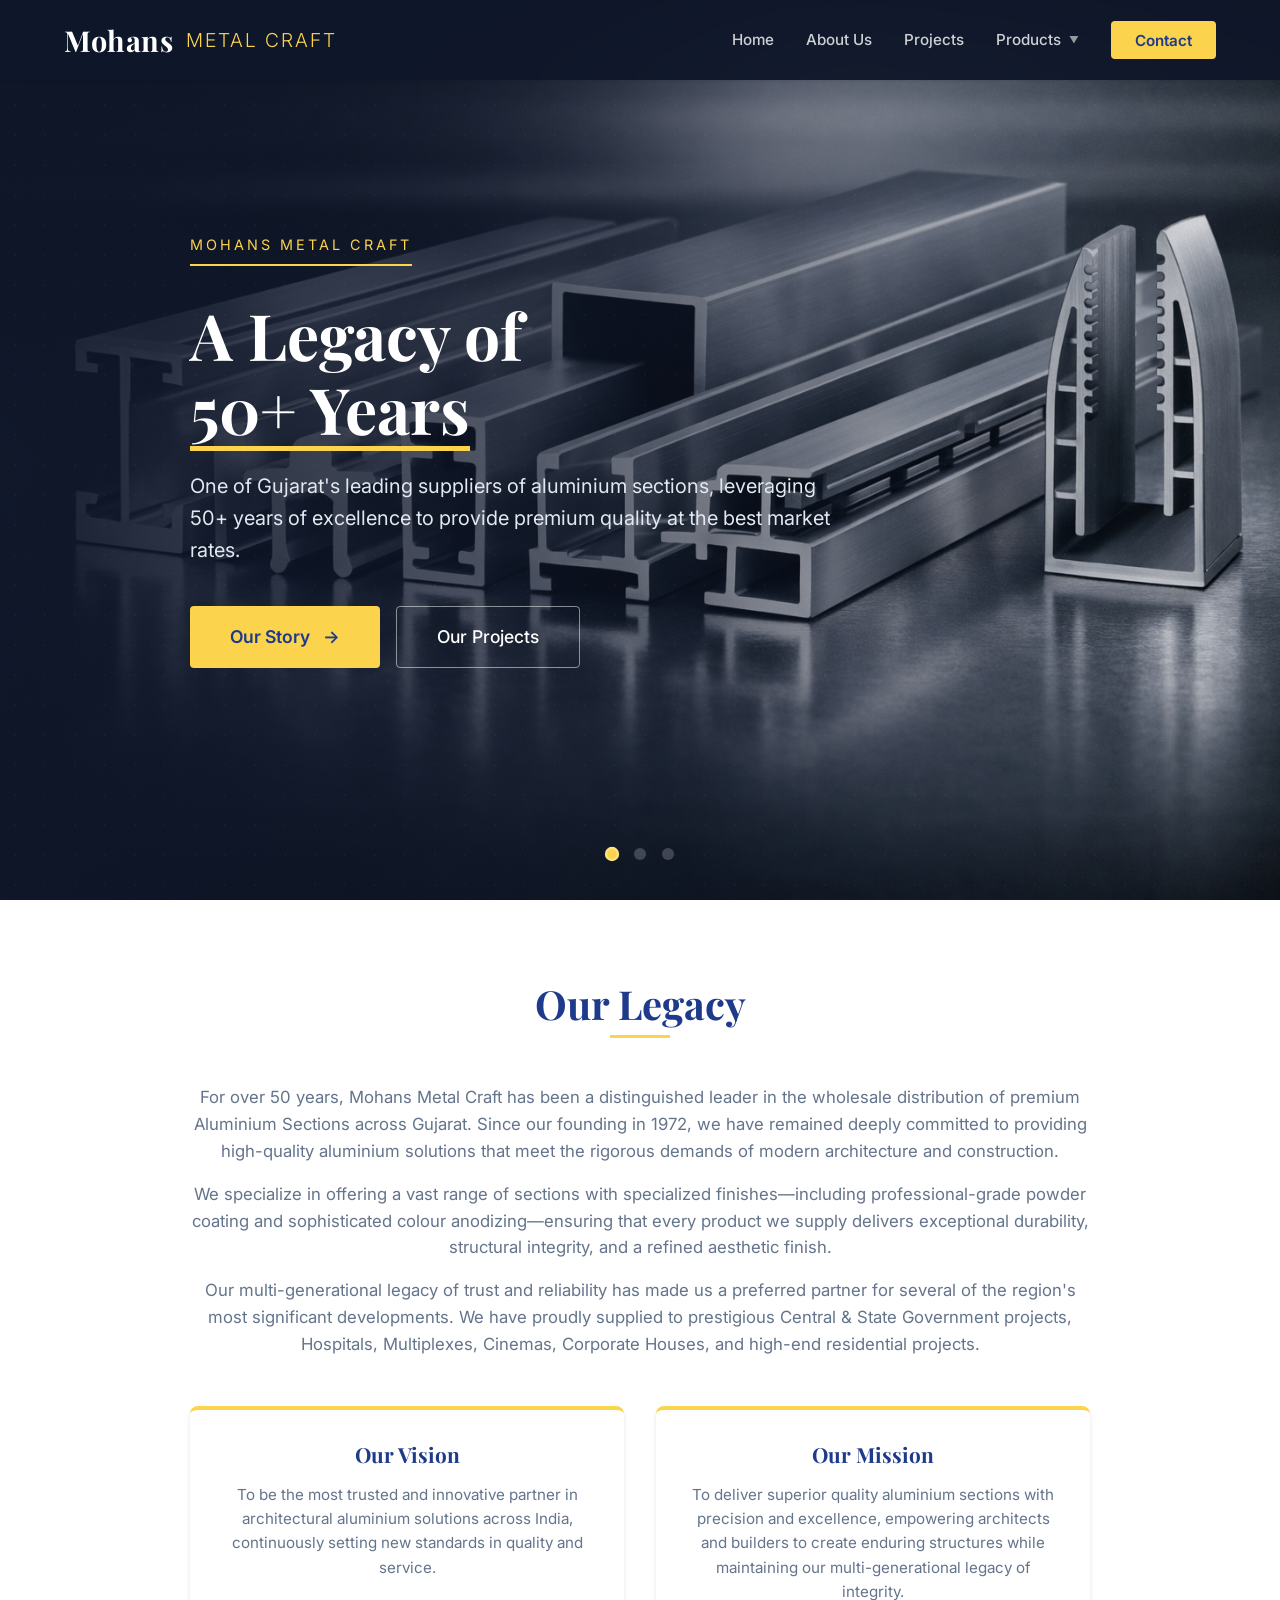
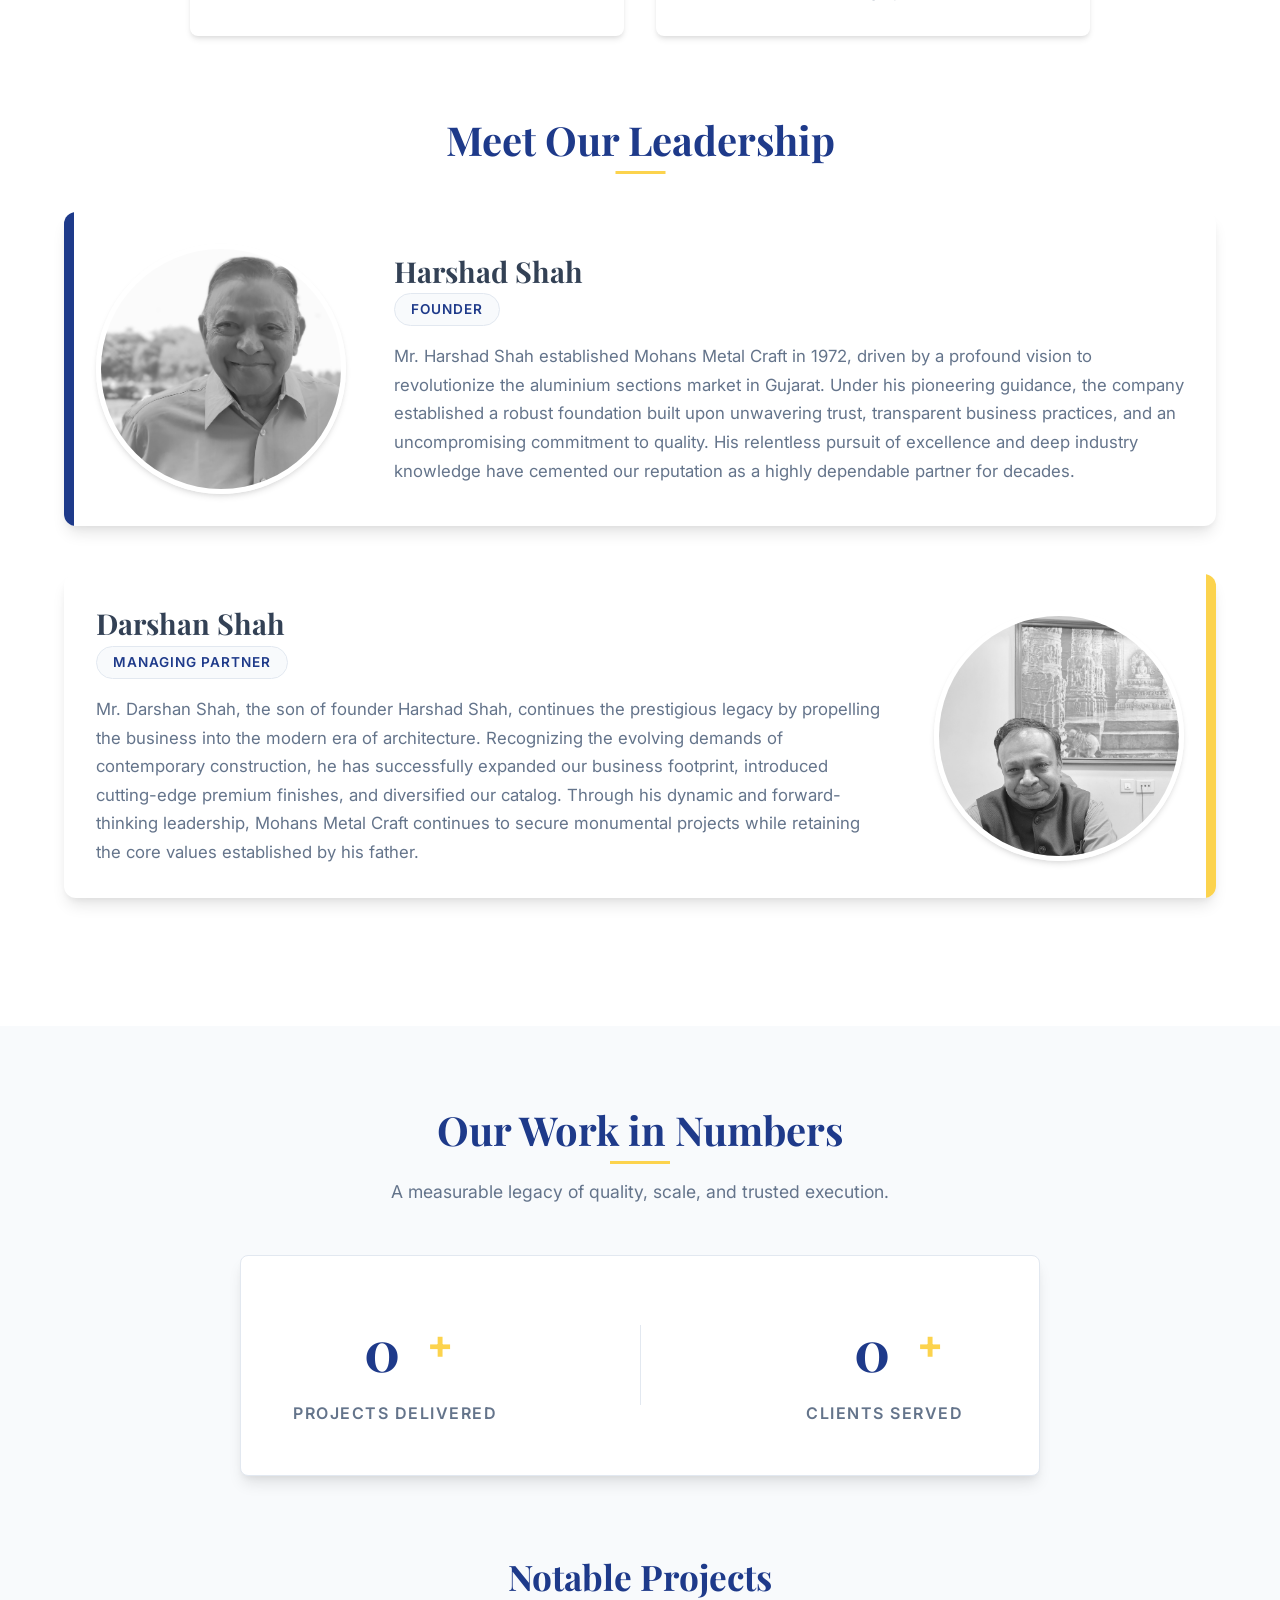
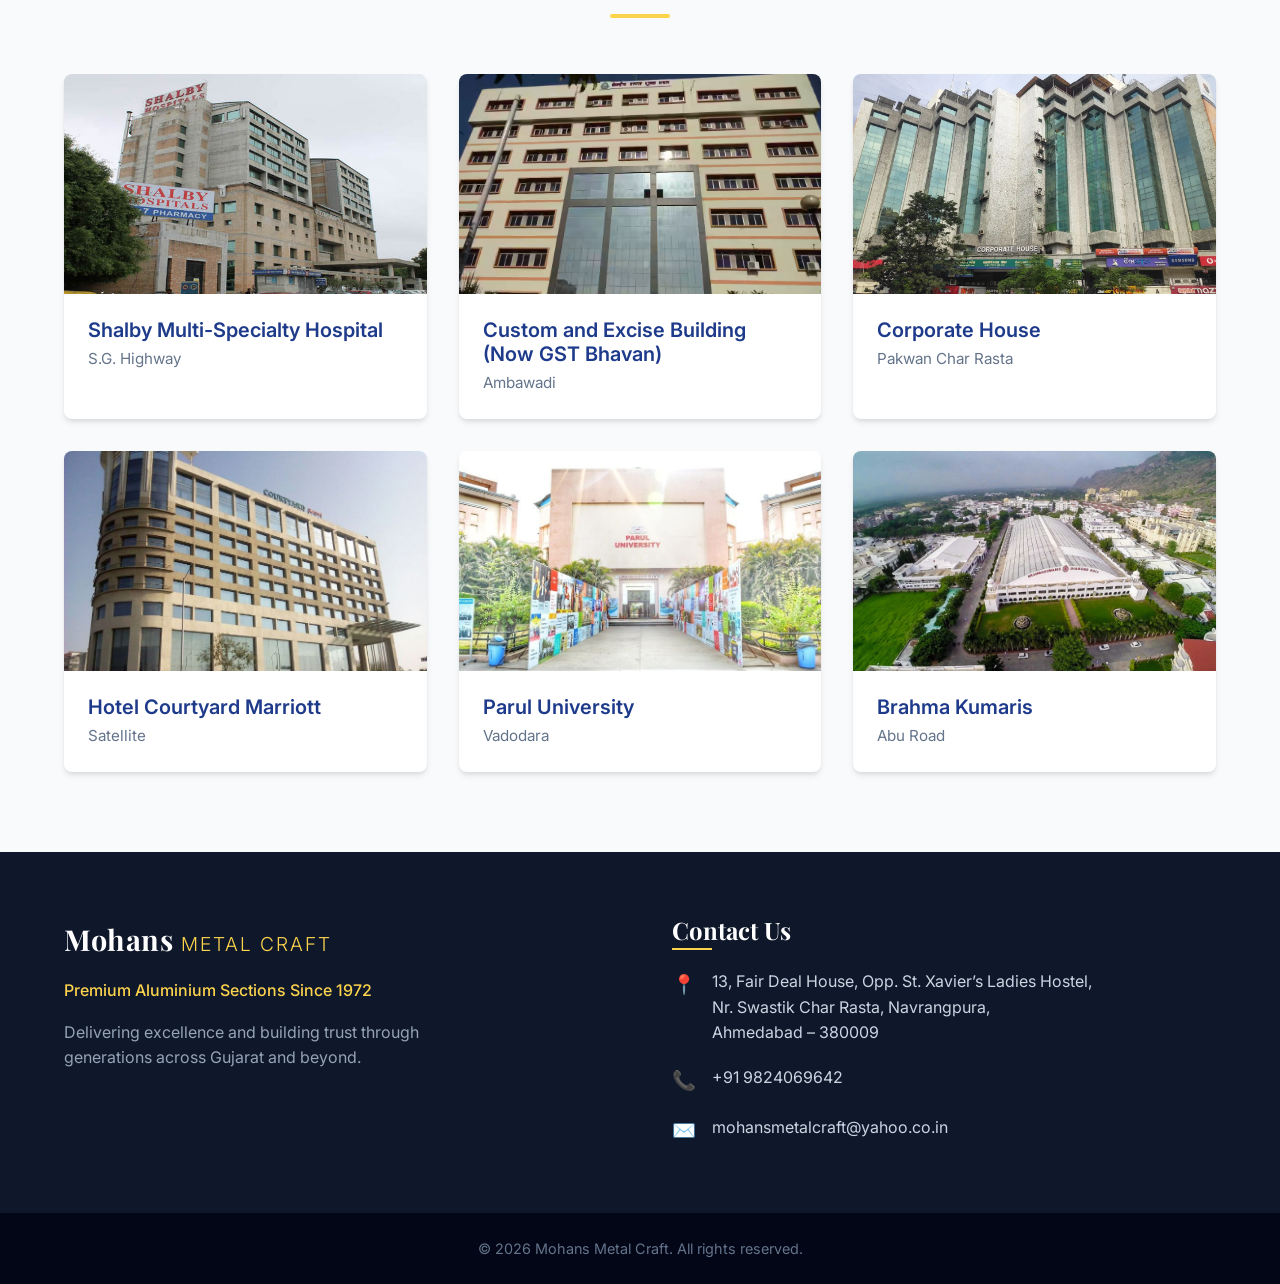
==== commit a2b36565: "feat: Update all page titles for improved consistency and branding." ====
--- a/index.html
+++ b/index.html
@@ -3,7 +3,7 @@
 <head>
     <meta charset="UTF-8">
     <meta name="viewport" content="width=device-width, initial-scale=1.0">
-    <title>Mohans Metal Craft - Premium Aluminium Sections Since 1972</title>
+    <title>Mohans Metal Craft | Aluminium Sections Distributor Since 1972</title>
     <meta name="description" content="Mohans Metal Craft - Wholesale Aluminium Sections in Gujarat since 1972. We supply premium aluminium sections in various finishes for commercial and residential projects.">
     <!-- Google Fonts -->
     <link rel="preconnect" href="https://fonts.googleapis.com">
